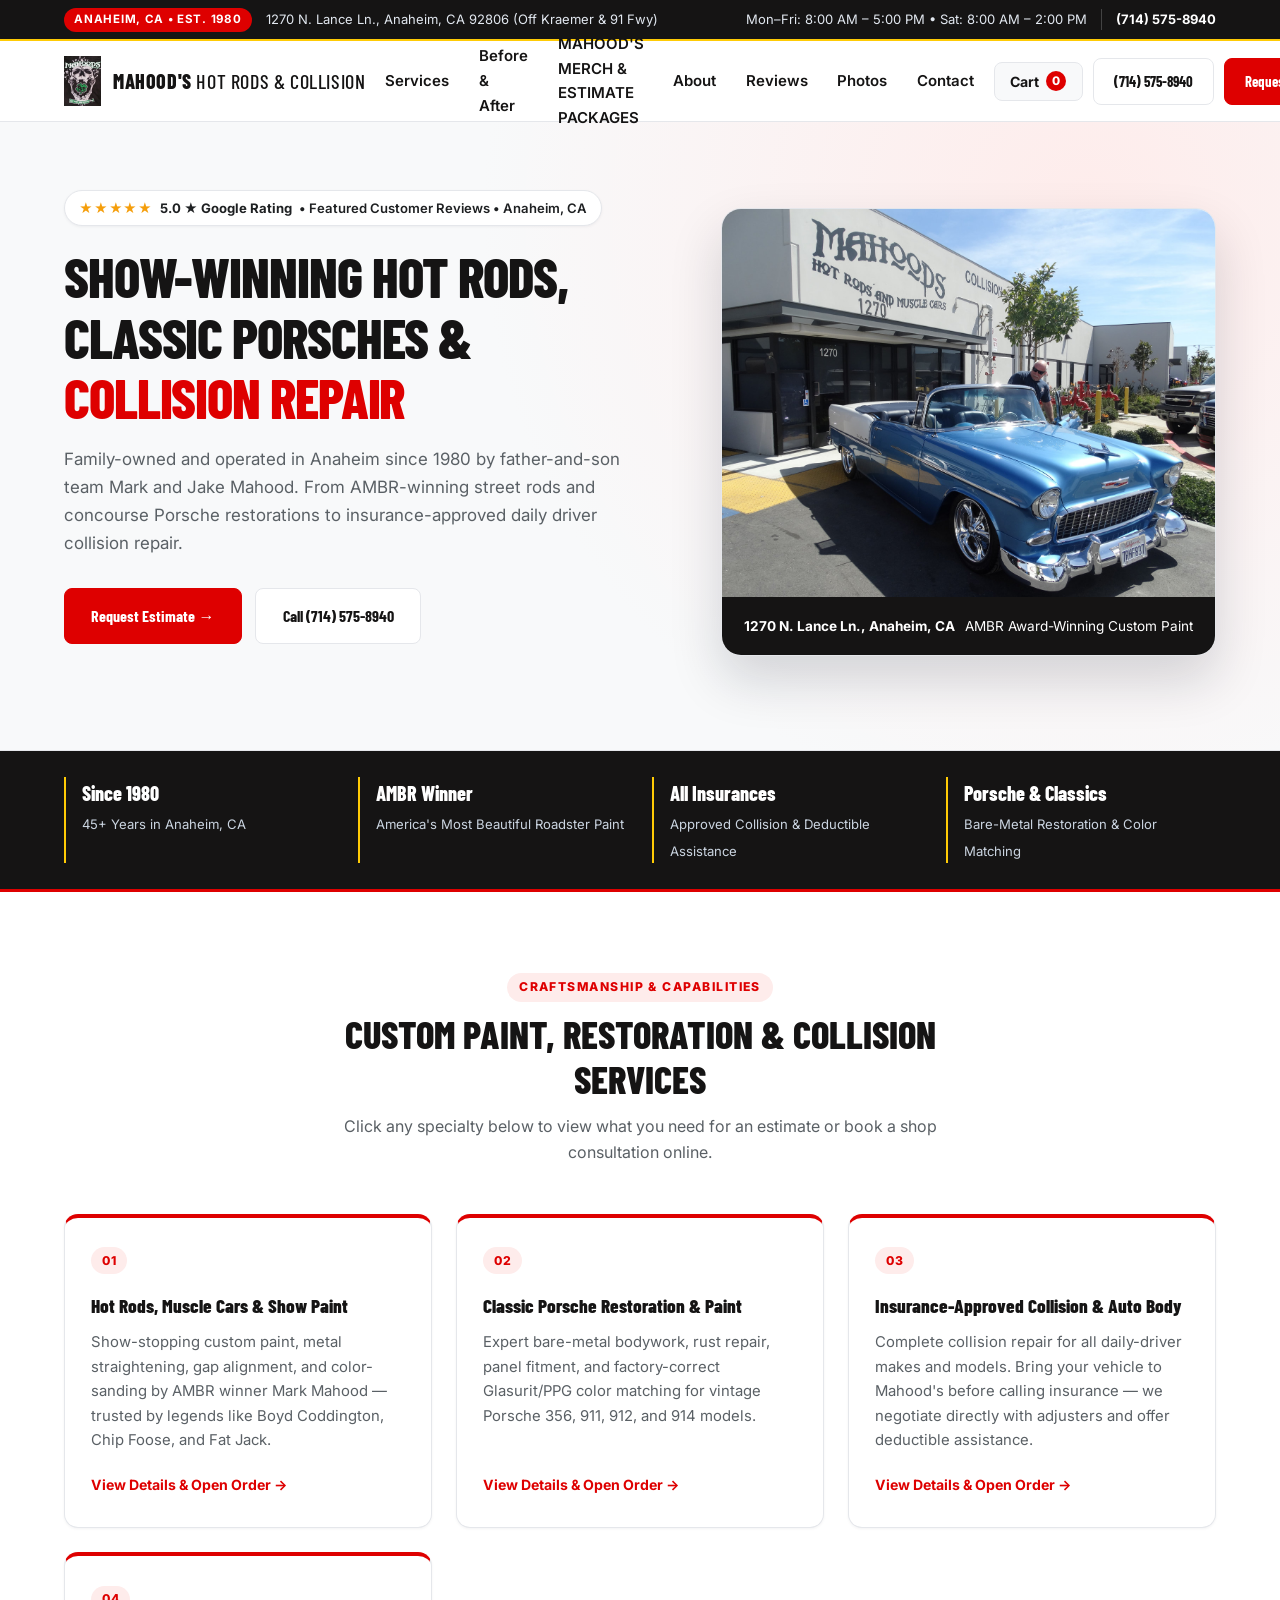
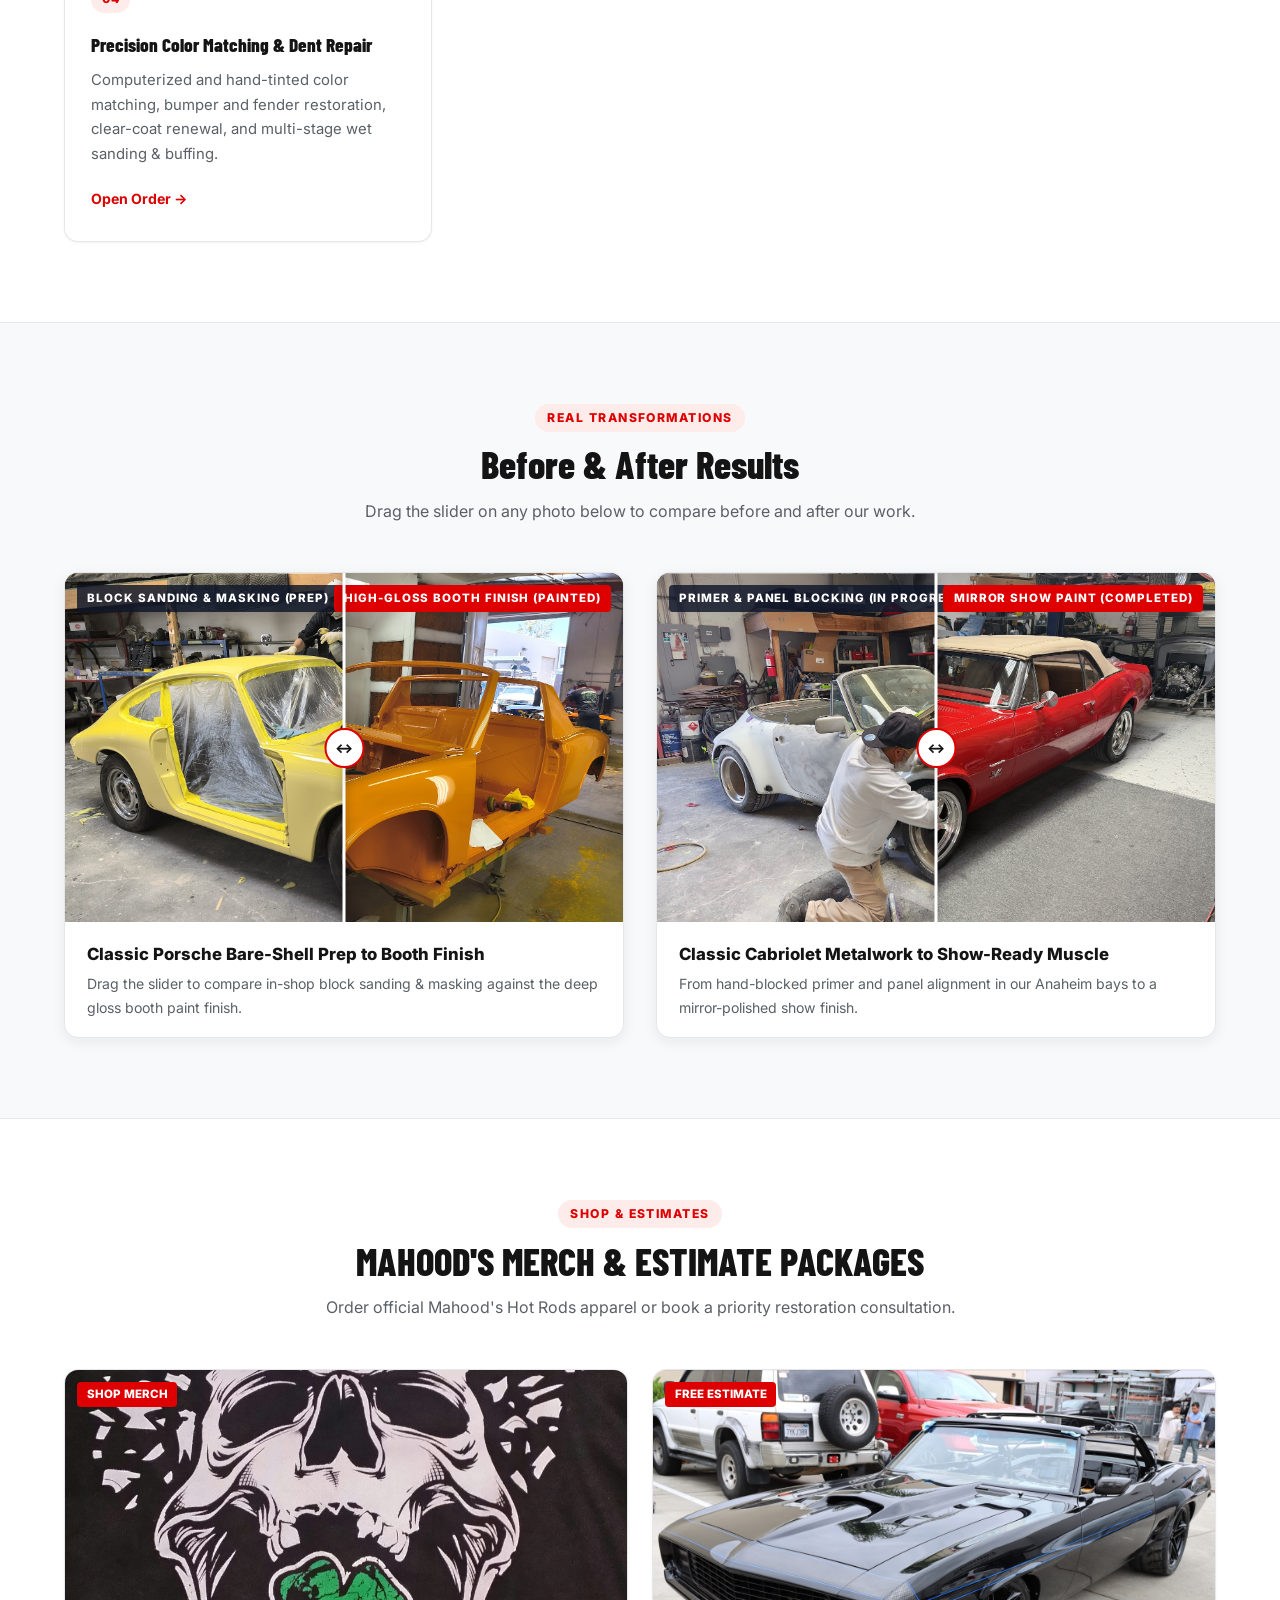
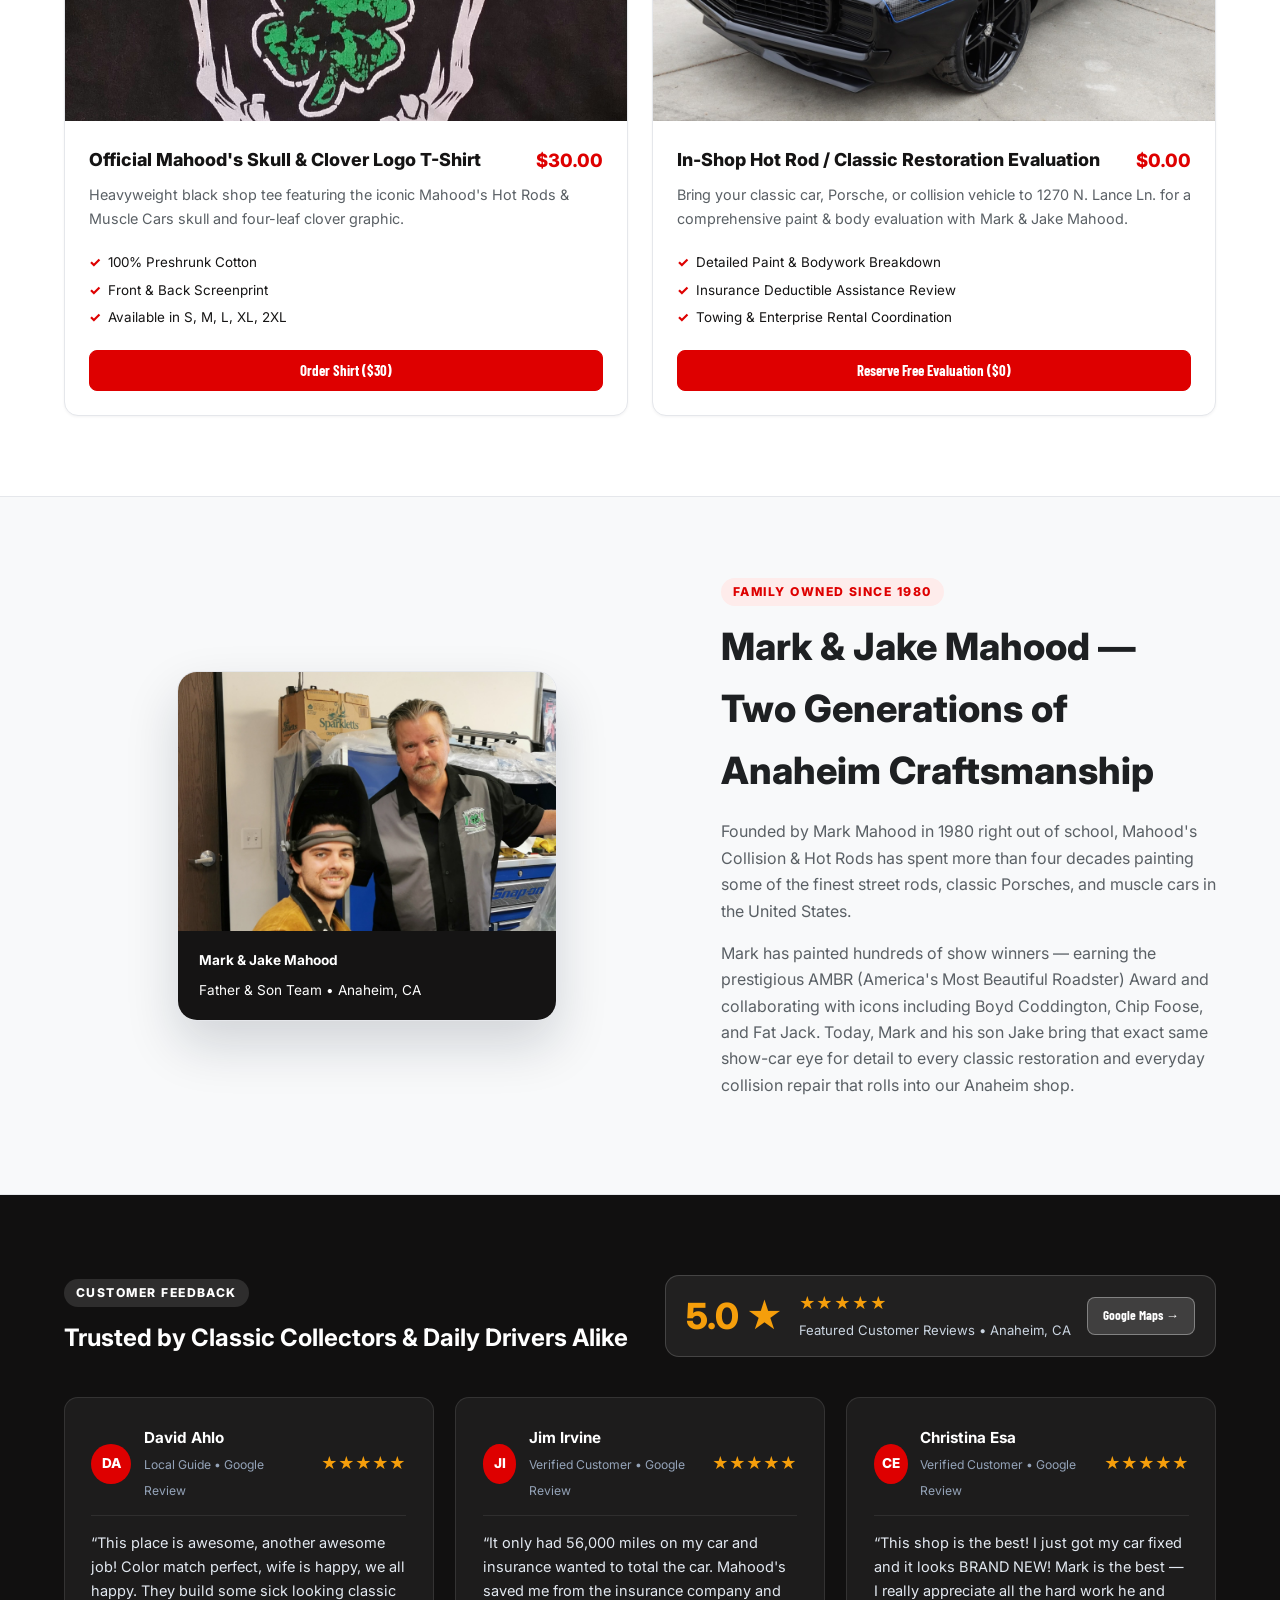
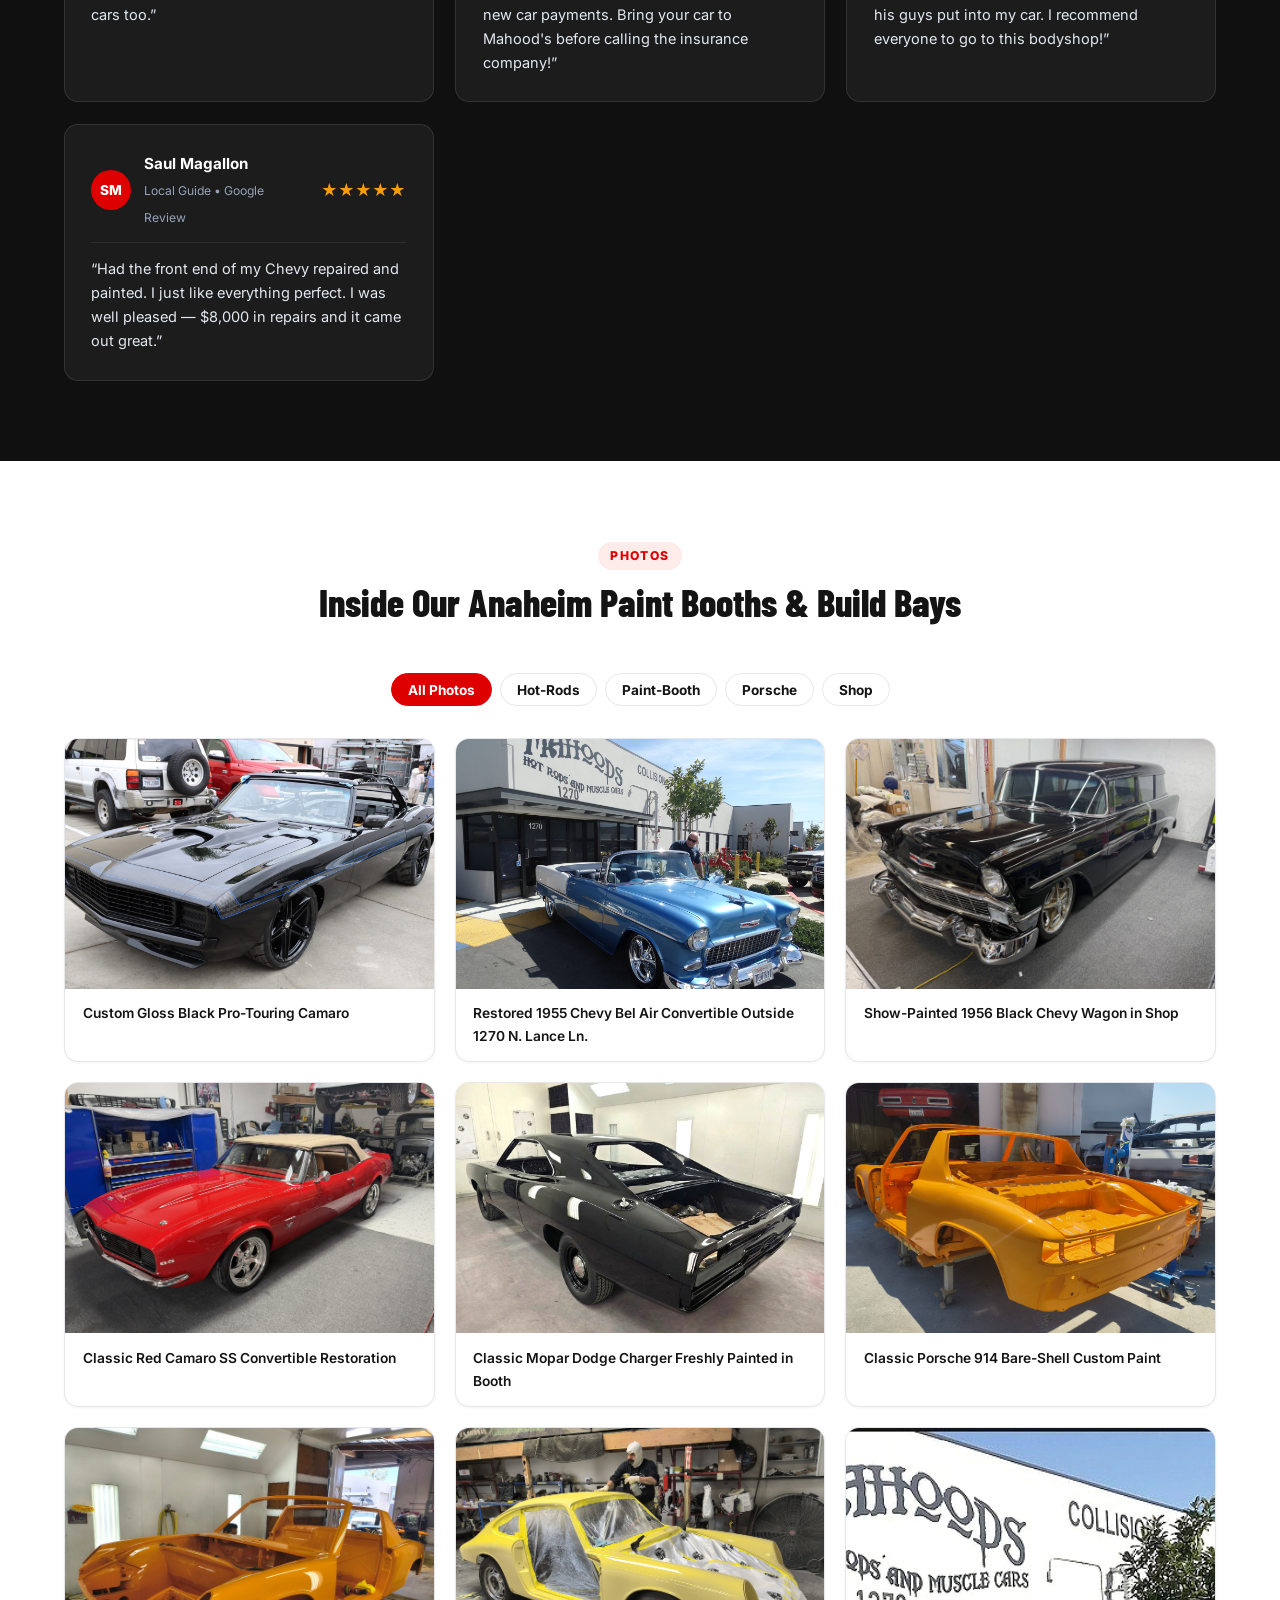
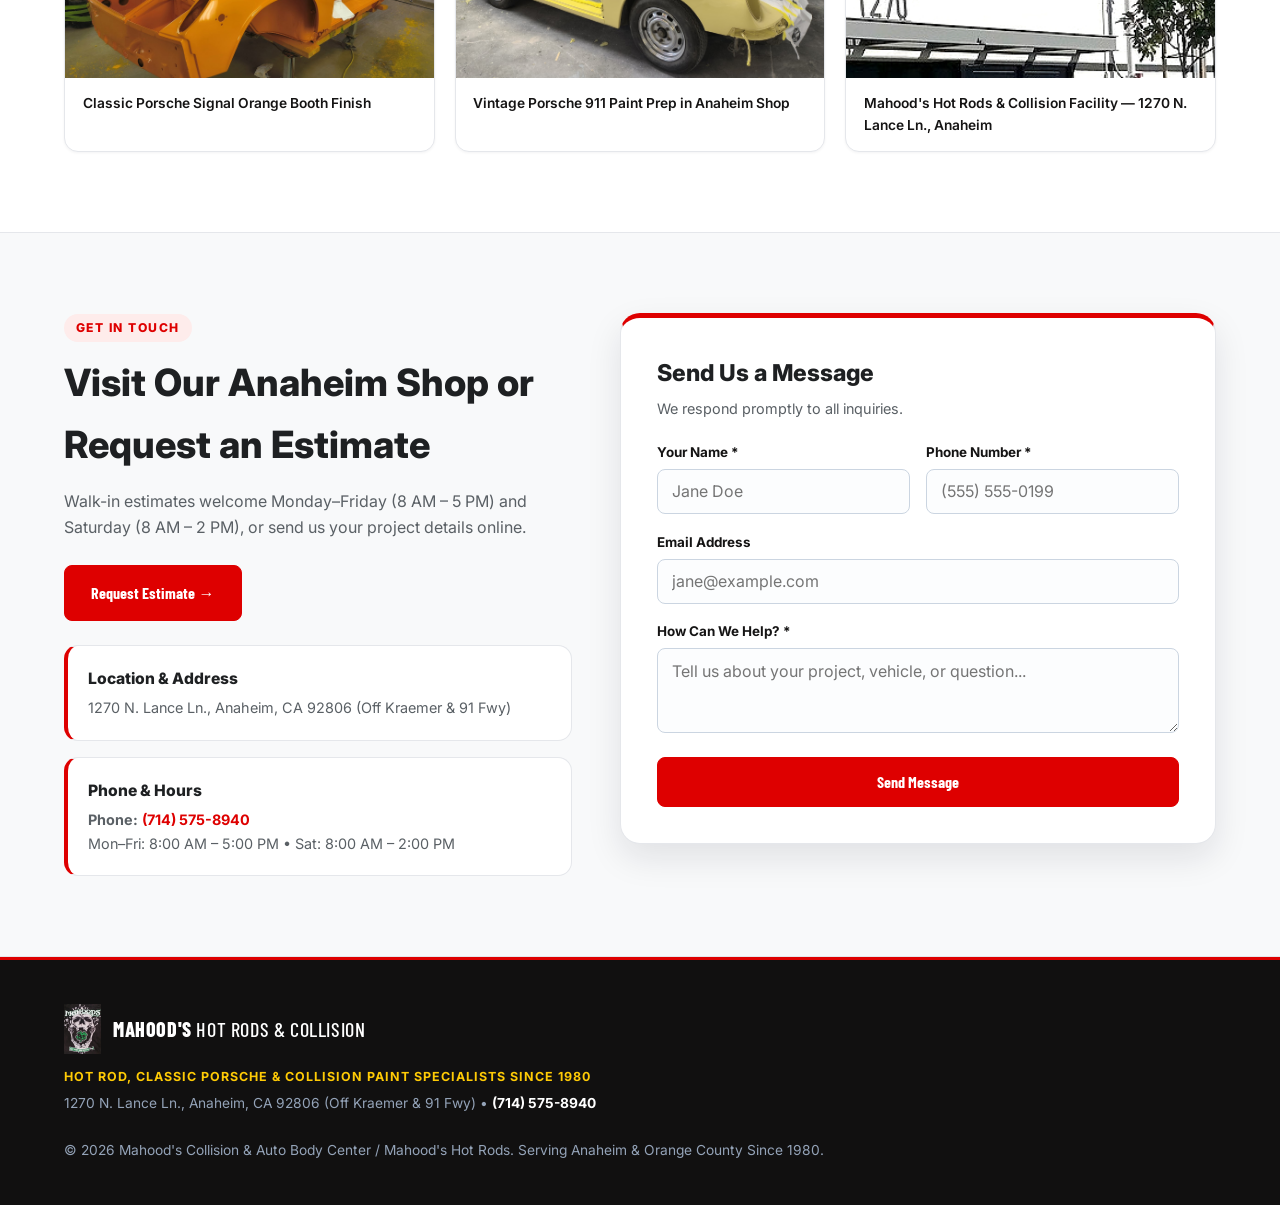
==== index.html @ d6f84e07 "Initial commit: Mahood's Hot Rods & Collision Center website" ====
<!DOCTYPE html>
<html lang="en">
<head>
  <meta charset="UTF-8" />
  <meta name="viewport" content="width=device-width, initial-scale=1.0" />
  <title>Mahood&#x27;s Hot Rods &amp; Collision Center | Anaheim, CA — Hot Rods, Classic Porsche Restoration &amp; Collision Center</title>
  <meta name="description" content="Mahood&#x27;s Hot Rods &amp; Collision Center in Anaheim, CA (1270 N. Lance Ln.). Family-owned since 1980 by Mark &amp; Jake Mahood. AMBR award-winning hot rod paint, classic Porsche restoration, and insurance-approved collision repair." />
  <link rel="preconnect" href="https://fonts.googleapis.com" />
  <link rel="preconnect" href="https://fonts.gstatic.com" crossorigin />
  <link href="https://fonts.googleapis.com/css2?family=Barlow+Condensed:ital,wght@0,700;0,800;1,700&family=Inter:wght@400;500;600;700&display=swap" rel="stylesheet" />
  <link rel="stylesheet" href="styles.css" />
</head>
<body>
  <!-- Top Utility Bar -->
  <div class="utility-bar">
    <div class="container utility-inner">
      <div class="utility-left">
        <span class="pill-badge">ANAHEIM, CA • EST. 1980</span>
        <span class="utility-address">1270 N. Lance Ln., Anaheim, CA 92806 (Off Kraemer &amp; 91 Fwy)</span>
      </div>
      <div class="utility-right">
        <span class="utility-hours">Mon–Fri: 8:00 AM – 5:00 PM • Sat: 8:00 AM – 2:00 PM</span>
        <a href="tel:7145758940" class="utility-phone">(714) 575-8940</a>
      </div>
    </div>
  </div>

  <!-- Sticky Header -->
  <header class="site-header" id="top">
    <div class="container header-inner">
      <a href="index.html" class="brand-logo" aria-label="Mahood&#x27;s Hot Rods &amp; Collision Center Home">
        <img src="images/logo-badge.jpg" alt="Mahood&#x27;s Hot Rods &amp; Collision Center Logo" class="brand-logo-img" />
        <span class="brand-wordmark"><strong>MAHOOD'S</strong> HOT RODS &amp; COLLISION</span>
      </a>

      <nav class="main-nav" aria-label="Primary Navigation">
        <a href="#services">Services</a>
        <a href="#before-after">Before & After</a>
        <a href="#shop">MAHOOD&#x27;S MERCH &amp; ESTIMATE PACKAGES</a>
        <a href="#about">About</a>
        <a href="#reviews">Reviews</a>
        <a href="#gallery">Photos</a>
        <a href="#contact">Contact</a>
      </nav>

      <div class="header-actions">
        
        <button type="button" class="cart-trigger-btn" id="cartTriggerBtn" aria-label="View Cart">
          <span>Cart</span>
          <span class="cart-count-badge" id="cartCountBadge">0</span>
        </button>
        <a href="tel:7145758940" class="btn btn-ghost"><span>(714) 575-8940</span></a>
        <a href="open-order.html" class="btn btn-primary">Request Estimate</a>
        <button type="button" class="menu-toggle" id="menuToggle" aria-label="Toggle Menu" aria-expanded="false" aria-controls="mobileDrawer">
          <span class="hamburger-bar"></span>
          <span class="hamburger-bar"></span>
          <span class="hamburger-bar"></span>
        </button>
      </div>
    </div>

    <div class="mobile-drawer" id="mobileDrawer" hidden>
      <div class="container mobile-drawer-inner">
        <nav class="mobile-nav" aria-label="Mobile Navigation">
          <a href="#services" class="mobile-link">Services</a>
          <a href="#before-after" class="mobile-link">Before & After</a>
          <a href="#shop" class="mobile-link">MAHOOD&#x27;S MERCH &amp; ESTIMATE PACKAGES</a>
          <a href="#about" class="mobile-link">About</a>
          <a href="#reviews" class="mobile-link">Reviews</a>
          <a href="#gallery" class="mobile-link">Photos</a>
          <a href="#contact" class="mobile-link">Contact</a>
        </nav>
        <div class="mobile-drawer-cta">
          <a href="open-order.html" class="btn btn-primary btn-block mobile-link">Request Estimate</a>
          <a href="tel:7145758940" class="btn btn-outline btn-block">Call (714) 575-8940</a>
        </div>
      </div>
    </div>
  </header>
  <!-- Hero Section -->
  <section class="hero">
    <div class="container hero-grid">
      <div>
        <div class="trust-badge">
          <span class="stars">&#9733;&#9733;&#9733;&#9733;&#9733;</span>
          <strong>5.0 ★ Google Rating</strong>
          <span>&bull; Featured Customer Reviews • Anaheim, CA</span>
        </div>
        <h1>SHOW-WINNING HOT RODS, CLASSIC PORSCHES &amp; <span class="hero-highlight">COLLISION REPAIR</span></h1>
        <p class="hero-lead">Family-owned and operated in Anaheim since 1980 by father-and-son team Mark and Jake Mahood. From AMBR-winning street rods and concourse Porsche restorations to insurance-approved daily driver collision repair.</p>
        <div class="hero-cta-group">
          <a href="open-order.html" class="btn btn-primary btn-lg">Request Estimate &rarr;</a>
          <a href="tel:7145758940" class="btn btn-outline btn-lg">Call (714) 575-8940</a>
        </div>
        
      </div>
      <div class="hero-visual-card">
        <img src="images/blue-55-chevy.jpg" alt="Mahood&#x27;s Hot Rods &amp; Collision Center" />
        <div class="hero-card-caption">
          <strong>1270 N. Lance Ln., Anaheim, CA</strong>
          <span>AMBR Award-Winning Custom Paint</span>
        </div>
      </div>
    </div>
  </section>
  <!-- Key Metrics Strip -->
  <section class="metrics-strip">
    <div class="container metrics-grid">
      <div class="metric-item"><strong>Since 1980</strong><span>45+ Years in Anaheim, CA</span></div>
      <div class="metric-item"><strong>AMBR Winner</strong><span>America&#x27;s Most Beautiful Roadster Paint</span></div>
      <div class="metric-item"><strong>All Insurances</strong><span>Approved Collision &amp; Deductible Assistance</span></div>
      <div class="metric-item"><strong>Porsche &amp; Classics</strong><span>Bare-Metal Restoration &amp; Color Matching</span></div>
    </div>
  </section>
  <!-- Services Section -->
  <section id="services" class="section">
    <div class="container">
      <div class="section-heading">
        <span class="eyebrow">CRAFTSMANSHIP &amp; CAPABILITIES</span>
        <h2>CUSTOM PAINT, RESTORATION &amp; COLLISION SERVICES</h2>
        <p>Click any specialty below to view what you need for an estimate or book a shop consultation online.</p>
      </div>
      <div class="services-grid">
        <article class="service-card">
          <div class="service-card-top">
            <span class="service-num-badge">01</span>
            
          </div>
          <h3><a href="hot-rods-custom-paint.html">Hot Rods, Muscle Cars &amp; Show Paint</a></h3>
          <p>Show-stopping custom paint, metal straightening, gap alignment, and color-sanding by AMBR winner Mark Mahood — trusted by legends like Boyd Coddington, Chip Foose, and Fat Jack.</p>
          <div class="service-card-actions">
            <a href="hot-rods-custom-paint.html" class="service-link">View Details & Open Order &rarr;</a>
          </div>
        </article>
        <article class="service-card">
          <div class="service-card-top">
            <span class="service-num-badge">02</span>
            
          </div>
          <h3><a href="classic-porsche-restoration.html">Classic Porsche Restoration &amp; Paint</a></h3>
          <p>Expert bare-metal bodywork, rust repair, panel fitment, and factory-correct Glasurit/PPG color matching for vintage Porsche 356, 911, 912, and 914 models.</p>
          <div class="service-card-actions">
            <a href="classic-porsche-restoration.html" class="service-link">View Details & Open Order &rarr;</a>
          </div>
        </article>
        <article class="service-card">
          <div class="service-card-top">
            <span class="service-num-badge">03</span>
            
          </div>
          <h3><a href="collision-auto-body.html">Insurance-Approved Collision &amp; Auto Body</a></h3>
          <p>Complete collision repair for all daily-driver makes and models. Bring your vehicle to Mahood&#x27;s before calling insurance — we negotiate directly with adjusters and offer deductible assistance.</p>
          <div class="service-card-actions">
            <a href="collision-auto-body.html" class="service-link">View Details & Open Order &rarr;</a>
          </div>
        </article>
        <article class="service-card">
          <div class="service-card-top">
            <span class="service-num-badge">04</span>
            
          </div>
          <h3><a href="open-order.html?type=color-match-dent-repair">Precision Color Matching &amp; Dent Repair</a></h3>
          <p>Computerized and hand-tinted color matching, bumper and fender restoration, clear-coat renewal, and multi-stage wet sanding &amp; buffing.</p>
          <div class="service-card-actions">
            <a href="open-order.html?type=color-match-dent-repair" class="service-link">Open Order &rarr;</a>
          </div>
        </article>
      </div>
    </div>
  </section>
  <!-- Interactive Before & After Sliders -->
  <section id="before-after" class="section section-alt">
    <div class="container">
      <div class="section-heading">
        <span class="eyebrow">Real Transformations</span>
        <h2>Before &amp; After Results</h2>
        <p>Drag the slider on any photo below to compare before and after our work.</p>
      </div>
      <div class="ba-grid">
        <div class="ba-card">
          <div class="ba-viewport">
            <img src="images/porsche-orange-booth.jpg" alt="After: Classic Porsche Bare-Shell Prep to Booth Finish" class="ba-img" />
            <div class="ba-before-layer">
              <img src="images/porsche-prep-before.jpg" alt="Before: Classic Porsche Bare-Shell Prep to Booth Finish" class="ba-img" />
            </div>
            <span class="ba-tag ba-tag-before">Block Sanding &amp; Masking (Prep)</span>
            <span class="ba-tag ba-tag-after">High-Gloss Booth Finish (Painted)</span>
            <div class="ba-divider"><div class="ba-handle">&harr;</div></div>
            <input type="range" min="0" max="100" value="50" class="ba-range-input" aria-label="Compare before and after for Classic Porsche Bare-Shell Prep to Booth Finish" />
          </div>
          <div class="ba-caption">
            <h3>Classic Porsche Bare-Shell Prep to Booth Finish</h3>
            <p>Drag the slider to compare in-shop block sanding &amp; masking against the deep gloss booth paint finish.</p>
          </div>
        </div>
        <div class="ba-card">
          <div class="ba-viewport">
            <img src="images/red-camaro-convertible.jpg" alt="After: Classic Cabriolet Metalwork to Show-Ready Muscle" class="ba-img" />
            <div class="ba-before-layer">
              <img src="images/black-56-wagon.jpg" alt="Before: Classic Cabriolet Metalwork to Show-Ready Muscle" class="ba-img" />
            </div>
            <span class="ba-tag ba-tag-before">Primer &amp; Panel Blocking (In Progress)</span>
            <span class="ba-tag ba-tag-after">Mirror Show Paint (Completed)</span>
            <div class="ba-divider"><div class="ba-handle">&harr;</div></div>
            <input type="range" min="0" max="100" value="50" class="ba-range-input" aria-label="Compare before and after for Classic Cabriolet Metalwork to Show-Ready Muscle" />
          </div>
          <div class="ba-caption">
            <h3>Classic Cabriolet Metalwork to Show-Ready Muscle</h3>
            <p>From hand-blocked primer and panel alignment in our Anaheim bays to a mirror-polished show finish.</p>
          </div>
        </div>
      </div>
    </div>
  </section>
  <!-- Products / Packages Storefront -->
  <section id="shop" class="section">
    <div class="container">
      <div class="section-heading">
        <span class="eyebrow">SHOP &amp; ESTIMATES</span>
        <h2>MAHOOD&#x27;S MERCH &amp; ESTIMATE PACKAGES</h2>
        <p>Order official Mahood&#x27;s Hot Rods apparel or book a priority restoration consultation.</p>
      </div>
      <div class="products-grid">
        <article class="product-card">
          <div class="product-img-wrap"><img src="images/logo-skull.jpg" alt="Official Mahood&#x27;s Skull &amp; Clover Logo T-Shirt" loading="lazy" /><span class="product-badge">Shop Merch</span></div>
          <div class="product-body">
            <div class="product-top">
              <h3>Official Mahood&#x27;s Skull &amp; Clover Logo T-Shirt</h3>
              <span class="product-price">$30.00</span>
            </div>
            <p class="product-desc">Heavyweight black shop tee featuring the iconic Mahood&#x27;s Hot Rods &amp; Muscle Cars skull and four-leaf clover graphic.</p>
            <ul class="product-features"><li>100% Preshrunk Cotton</li>
<li>Front &amp; Back Screenprint</li>
<li>Available in S, M, L, XL, 2XL</li></ul>
            <div class="product-actions">
              <button type="button" class="btn btn-primary btn-block add-to-cart-btn" data-id="mahoods-shirt" data-name="Official Mahood&#x27;s Skull &amp; Clover Logo T-Shirt" data-price="30.0" data-checkout-url="">
                Order Shirt ($30)
              </button>
            </div>
          </div>
        </article>
        <article class="product-card">
          <div class="product-img-wrap"><img src="images/black-camaro.jpg" alt="In-Shop Hot Rod / Classic Restoration Evaluation" loading="lazy" /><span class="product-badge">Free Estimate</span></div>
          <div class="product-body">
            <div class="product-top">
              <h3>In-Shop Hot Rod / Classic Restoration Evaluation</h3>
              <span class="product-price">$0.00</span>
            </div>
            <p class="product-desc">Bring your classic car, Porsche, or collision vehicle to 1270 N. Lance Ln. for a comprehensive paint &amp; body evaluation with Mark &amp; Jake Mahood.</p>
            <ul class="product-features"><li>Detailed Paint &amp; Bodywork Breakdown</li>
<li>Insurance Deductible Assistance Review</li>
<li>Towing &amp; Enterprise Rental Coordination</li></ul>
            <div class="product-actions">
              <button type="button" class="btn btn-primary btn-block add-to-cart-btn" data-id="paint-consult" data-name="In-Shop Hot Rod / Classic Restoration Evaluation" data-price="0.0" data-checkout-url="">
                Reserve Free Evaluation ($0)
              </button>
            </div>
          </div>
        </article>
      </div>
    </div>
  </section>
  <!-- About Section -->
  <section id="about" class="section section-alt">
    <div class="container hero-grid">
      <div>
        <div class="hero-visual-card" style="max-width:380px;margin:0 auto;">
          <img src="images/mark-and-jake.jpg" alt="Mark &amp; Jake Mahood" />
          <div class="hero-card-caption"><strong>Mark &amp; Jake Mahood</strong><span>Father &amp; Son Team • Anaheim, CA</span></div>
        </div>
      </div>
      <div>
        <span class="eyebrow">FAMILY OWNED SINCE 1980</span>
        <h2 style="font-size:clamp(1.75rem,3vw,2.35rem);font-weight:800;margin-bottom:1rem;">Mark &amp; Jake Mahood — Two Generations of Anaheim Craftsmanship</h2>
        <p style='margin-bottom:1rem;color:var(--brand-muted);'>Founded by Mark Mahood in 1980 right out of school, Mahood&#x27;s Collision &amp; Hot Rods has spent more than four decades painting some of the finest street rods, classic Porsches, and muscle cars in the United States.</p>
        <p style='margin-bottom:1rem;color:var(--brand-muted);'>Mark has painted hundreds of show winners — earning the prestigious AMBR (America&#x27;s Most Beautiful Roadster) Award and collaborating with icons including Boyd Coddington, Chip Foose, and Fat Jack. Today, Mark and his son Jake bring that exact same show-car eye for detail to every classic restoration and everyday collision repair that rolls into our Anaheim shop.</p>
      </div>
    </div>
  </section>
  <!-- Google Reviews Section -->
  <section id="reviews" class="section reviews-section">
    <div class="container">
      <div class="reviews-top">
        <div>
          <span class="eyebrow">Customer Feedback</span>
          <h2>Trusted by Classic Collectors &amp; Daily Drivers Alike</h2>
        </div>
        <div class="google-badge-card">
          <div class="google-score">5.0 ★</div>
          <div>
            <div class="stars">&#9733;&#9733;&#9733;&#9733;&#9733;</div>
            <span style="font-size:0.82rem;color:#CBD5E1;">Featured Customer Reviews • Anaheim, CA</span>
          </div>
          <a href="https://www.google.com/maps/place/Mahoods+Collision+and+Auto+Body+Center./@33.8550954,-117.8727581,15z" target="_blank" rel="noopener noreferrer" class="btn btn-sm btn-light">Google Maps &rarr;</a>
        </div>
      </div>
      <div class="reviews-grid">
        <article class="review-card">
          <div class="review-meta">
            <div class="reviewer-avatar">DA</div>
            <div>
              <h3>David Ahlo</h3>
              <span>Local Guide • Google Review</span>
            </div>
            <div class="review-stars">&#9733;&#9733;&#9733;&#9733;&#9733;</div>
          </div>
          <p class="review-text">“This place is awesome, another awesome job! Color match perfect, wife is happy, we all happy. They build some sick looking classic cars too.”</p>
        </article>
        <article class="review-card">
          <div class="review-meta">
            <div class="reviewer-avatar">JI</div>
            <div>
              <h3>Jim Irvine</h3>
              <span>Verified Customer • Google Review</span>
            </div>
            <div class="review-stars">&#9733;&#9733;&#9733;&#9733;&#9733;</div>
          </div>
          <p class="review-text">“It only had 56,000 miles on my car and insurance wanted to total the car. Mahood&#x27;s saved me from the insurance company and new car payments. Bring your car to Mahood&#x27;s before calling the insurance company!”</p>
        </article>
        <article class="review-card">
          <div class="review-meta">
            <div class="reviewer-avatar">CE</div>
            <div>
              <h3>Christina Esa</h3>
              <span>Verified Customer • Google Review</span>
            </div>
            <div class="review-stars">&#9733;&#9733;&#9733;&#9733;&#9733;</div>
          </div>
          <p class="review-text">“This shop is the best! I just got my car fixed and it looks BRAND NEW! Mark is the best — I really appreciate all the hard work he and his guys put into my car. I recommend everyone to go to this bodyshop!”</p>
        </article>
        <article class="review-card">
          <div class="review-meta">
            <div class="reviewer-avatar">SM</div>
            <div>
              <h3>Saul Magallon</h3>
              <span>Local Guide • Google Review</span>
            </div>
            <div class="review-stars">&#9733;&#9733;&#9733;&#9733;&#9733;</div>
          </div>
          <p class="review-text">“Had the front end of my Chevy repaired and painted. I just like everything perfect. I was well pleased — $8,000 in repairs and it came out great.”</p>
        </article>
      </div>
    </div>
  </section>
  <!-- Photo Gallery & Lightbox -->
  <section id="gallery" class="section">
    <div class="container">
      <div class="section-heading">
        <span class="eyebrow">Photos</span>
        <h2>Inside Our Anaheim Paint Booths &amp; Build Bays</h2>
      </div>
      <div class="gallery-filters"><button type="button" class="filter-pill-btn active" data-filter="all">All Photos</button><button type="button" class="filter-pill-btn" data-filter="hot-rods">Hot-Rods</button><button type="button" class="filter-pill-btn" data-filter="paint-booth">Paint-Booth</button><button type="button" class="filter-pill-btn" data-filter="porsche">Porsche</button><button type="button" class="filter-pill-btn" data-filter="shop">Shop</button></div>
      <div class="gallery-grid">
        <figure class="gallery-card" data-category="hot-rods">
          <img src="images/black-camaro.jpg" alt="Custom Gloss Black Pro-Touring Camaro" loading="lazy" />
          <figcaption>Custom Gloss Black Pro-Touring Camaro</figcaption>
        </figure>
        <figure class="gallery-card" data-category="hot-rods">
          <img src="images/blue-55-chevy.jpg" alt="Restored 1955 Chevy Bel Air Convertible Outside 1270 N. Lance Ln." loading="lazy" />
          <figcaption>Restored 1955 Chevy Bel Air Convertible Outside 1270 N. Lance Ln.</figcaption>
        </figure>
        <figure class="gallery-card" data-category="hot-rods">
          <img src="images/red-corvette.jpg" alt="Show-Painted 1956 Black Chevy Wagon in Shop" loading="lazy" />
          <figcaption>Show-Painted 1956 Black Chevy Wagon in Shop</figcaption>
        </figure>
        <figure class="gallery-card" data-category="hot-rods">
          <img src="images/red-camaro-convertible.jpg" alt="Classic Red Camaro SS Convertible Restoration" loading="lazy" />
          <figcaption>Classic Red Camaro SS Convertible Restoration</figcaption>
        </figure>
        <figure class="gallery-card" data-category="paint-booth">
          <img src="images/mopar-charger-booth.jpg" alt="Classic Mopar Dodge Charger Freshly Painted in Booth" loading="lazy" />
          <figcaption>Classic Mopar Dodge Charger Freshly Painted in Booth</figcaption>
        </figure>
        <figure class="gallery-card" data-category="porsche">
          <img src="images/porsche-finished.jpg" alt="Classic Porsche 914 Bare-Shell Custom Paint" loading="lazy" />
          <figcaption>Classic Porsche 914 Bare-Shell Custom Paint</figcaption>
        </figure>
        <figure class="gallery-card" data-category="porsche">
          <img src="images/porsche-orange-booth.jpg" alt="Classic Porsche Signal Orange Booth Finish" loading="lazy" />
          <figcaption>Classic Porsche Signal Orange Booth Finish</figcaption>
        </figure>
        <figure class="gallery-card" data-category="porsche">
          <img src="images/porsche-prep-before.jpg" alt="Vintage Porsche 911 Paint Prep in Anaheim Shop" loading="lazy" />
          <figcaption>Vintage Porsche 911 Paint Prep in Anaheim Shop</figcaption>
        </figure>
        <figure class="gallery-card" data-category="shop">
          <img src="images/sign-banner.jpg" alt="Mahood&#x27;s Hot Rods &amp; Collision Facility — 1270 N. Lance Ln., Anaheim" loading="lazy" />
          <figcaption>Mahood&#x27;s Hot Rods &amp; Collision Facility — 1270 N. Lance Ln., Anaheim</figcaption>
        </figure>
      </div>
    </div>
  </section>
  <div class="lightbox-modal" id="lightboxModal" hidden>
    <button type="button" class="lightbox-close" id="lightboxClose" aria-label="Close">&times;</button>
    <img id="lightboxImg" src="" alt="" />
    <div class="lightbox-caption" id="lightboxCaption"></div>
  </div>
  <!-- Contact Section -->
  <section id="contact" class="section section-alt">
    <div class="container contact-grid">
      <div>
        <span class="eyebrow">Get in Touch</span>
        <h2 style="font-size:clamp(1.75rem,3vw,2.35rem);font-weight:800;margin-bottom:0.75rem;">Visit Our Anaheim Shop or Request an Estimate</h2>
        <p style="color:var(--brand-muted);margin-bottom:1.5rem;">Walk-in estimates welcome Monday–Friday (8 AM – 5 PM) and Saturday (8 AM – 2 PM), or send us your project details online.</p>
        <div style="margin-bottom:1.5rem;"><a href="open-order.html" class="btn btn-primary btn-lg">Request Estimate &rarr;</a></div>
        <div class="contact-cards">
          <div class="contact-card">
            <h3>Location & Address</h3>
            <p>1270 N. Lance Ln., Anaheim, CA 92806 (Off Kraemer &amp; 91 Fwy)</p>
          </div>
          <div class="contact-card">
            <h3>Phone &amp; Hours</h3>
            <p><strong>Phone:</strong> <a href="tel:7145758940" style="color:var(--brand-primary);font-weight:700;">(714) 575-8940</a></p>
            <p>Mon–Fri: 8:00 AM – 5:00 PM • Sat: 8:00 AM – 2:00 PM</p>
          </div>
        </div>
      </div>

      <div class="form-panel">
        <form id="contactForm">
          <h3 style="font-size:1.45rem;font-weight:800;margin-bottom:0.35rem;">Send Us a Message</h3>
          <p style="font-size:0.9rem;color:var(--brand-muted);margin-bottom:1.25rem;">We respond promptly to all inquiries.</p>
          <div class="form-row">
            <div class="form-group">
              <label for="c_name">Your Name *</label>
              <input type="text" id="c_name" name="Name" required placeholder="Jane Doe" />
            </div>
            <div class="form-group">
              <label for="c_phone">Phone Number *</label>
              <input type="tel" id="c_phone" name="Phone" required placeholder="(555) 555-0199" />
            </div>
          </div>
          <div class="form-group">
            <label for="c_email">Email Address</label>
            <input type="email" id="c_email" name="Email" placeholder="jane@example.com" />
          </div>
          <div class="form-group">
            <label for="c_message">How Can We Help? *</label>
            <textarea id="c_message" name="Message" rows="3" required placeholder="Tell us about your project, vehicle, or question..."></textarea>
          </div>
          <button type="submit" class="btn btn-primary btn-block btn-lg">Send Message</button>
          <div id="formStatus" class="form-status" hidden></div>
        </form>
      </div>
    </div>
  </section>
  <!-- Slide-Over Checkout Cart Drawer -->
  <div class="cart-backdrop" id="cartBackdrop" hidden></div>
  <aside class="cart-drawer" id="cartDrawer" aria-label="Shopping Cart" hidden>
    <div class="cart-header">
      <h3>Your Order Summary</h3>
      <button type="button" class="cart-close-btn" id="cartCloseBtn" aria-label="Close Cart">&times;</button>
    </div>
    <div class="cart-body">
      <div id="cartItemsList"></div>
      <div class="cart-total-bar">
        <span>Total</span>
        <span id="cartTotalValue">$0.00</span>
      </div>
      <form id="cartCheckoutForm" style="margin-top:1.25rem;">
        <div class="form-group">
          <label for="cart_name">Your Full Name *</label>
          <input type="text" id="cart_name" name="Customer_Name" required placeholder="Jane Doe" />
        </div>
        <div class="form-group">
          <label for="cart_email">Your Email *</label>
          <input type="email" id="cart_email" name="Customer_Email" required placeholder="jane@example.com" />
        </div>
        <div class="form-group">
          <label for="cart_phone">Your Phone *</label>
          <input type="tel" id="cart_phone" name="Customer_Phone" required placeholder="(555) 555-0199" />
        </div>
        <div class="form-group">
          <label for="cart_notes">Delivery / Service Address or Notes</label>
          <textarea id="cart_notes" name="Order_Notes" rows="2" placeholder="Address, preferred date, or questions..."></textarea>
        </div>
        <button type="submit" class="btn btn-primary btn-block btn-lg">Place Order Now</button>
        <div id="cartCheckoutStatus" class="form-status" hidden></div>
      </form>
    </div>
  </aside>
  <!-- Footer -->
  <footer class="site-footer">
    <div class="container footer-inner">
      <div>
        <a href="index.html" class="brand-logo brand-logo-footer">
          <img src="images/logo-badge.jpg" alt="Mahood&#x27;s Hot Rods &amp; Collision Center Logo" class="brand-logo-img" />
          <span class="brand-wordmark"><strong>MAHOOD'S</strong> HOT RODS &amp; COLLISION</span>
        </a>
        <p style="margin-top:0.4rem;color:var(--brand-accent);font-weight:700;font-size:0.78rem;letter-spacing:0.08em;text-transform:uppercase;">HOT ROD, CLASSIC PORSCHE &amp; COLLISION PAINT SPECIALISTS SINCE 1980</p>
        <p style="margin-top:0.25rem;">1270 N. Lance Ln., Anaheim, CA 92806 (Off Kraemer &amp; 91 Fwy) &bull; <a href="tel:7145758940" style="color:#fff;font-weight:700;">(714) 575-8940</a></p>
      </div>
      <div>
        <p>© 2026 Mahood&#x27;s Collision &amp; Auto Body Center / Mahood&#x27;s Hot Rods. Serving Anaheim &amp; Orange County Since 1980.</p>
      </div>
    </div>
  </footer>

  <!-- Sticky Mobile Bottom Action Bar -->
  <div class="mobile-action-bar" aria-label="Quick Mobile Actions">
    <a href="tel:7145758940" class="mobile-action-btn mobile-action-call"><span>Call Now</span></a>
    <a href="open-order.html" class="mobile-action-btn mobile-action-primary"><span>Request Estimate</span></a>
  </div>

  <script>
    window.SITE_CONFIG = {"businessName": "Mahood's Hot Rods & Collision Center", "recipientEmail": "Mark@mahoods.com", "phone": "(714) 575-8940", "orderSchemas": {"hot-rods-custom-paint": {"code": "01", "title": "Hot Rods, Muscle Cars & Show Paint", "helper": "Show-stopping custom paint, metal straightening, gap alignment, and color-sanding by AMBR winner Mark Mahood \u2014 trusted by legends like Boyd Coddington, Chip Foose, and Fat Jack.", "fields": [{"name": "Vehicle_Year_Make_Model", "label": "Hot Rod / Classic Vehicle (Year, Make, Model)", "required": true, "placeholder": "e.g. 1955 Chevy Bel Air / 1968 Dodge Charger"}, {"name": "Current_Body_Condition", "label": "Current Body & Paint Condition", "type": "select", "options": ["Running & Painted \u2014 Needs Full Repaint", "In Primer / Bodywork Partially Done", "Bare Metal Shell on Rotisserie/Roller", "Needs Rust Repair & Panel Replacement"]}, {"name": "Paint_Goal", "label": "Target Finish & Color Vision", "required": true, "placeholder": "e.g. Show-quality black mirror finish, custom candy, or factory color"}, {"name": "Target_Consultation_Date", "label": "Preferred Shop Inspection Date", "type": "date"}]}, "classic-porsche-restoration": {"code": "02", "title": "Classic Porsche Restoration & Paint", "helper": "Expert bare-metal bodywork, rust repair, panel fitment, and factory-correct Glasurit/PPG color matching for vintage Porsche 356, 911, 912, and 914 models.", "fields": [{"name": "Porsche_Year_and_Model", "label": "Porsche Year & Model", "required": true, "placeholder": "e.g. 1971 Porsche 911E / 1974 Porsche 914"}, {"name": "Restoration_Scope", "label": "Restoration Scope", "type": "select", "options": ["Complete Bare-Metal Shell Paint & Body", "Rust Repair & Pan/Fender Restoration", "Factory Color Repaint / Refresh", "Collision / Panel Damage Repair"]}, {"name": "Factory_Color_Code", "label": "Original / Desired Porsche Color", "placeholder": "e.g. Signal Orange, Bahama Yellow, Guards Red"}, {"name": "Target_Consultation_Date", "label": "Preferred Drop-Off / Estimate Date", "type": "date"}]}, "collision-auto-body": {"code": "03", "title": "Insurance-Approved Collision & Auto Body", "helper": "Complete collision repair for all daily-driver makes and models. Bring your vehicle to Mahood's before calling insurance \u2014 we negotiate directly with adjusters and offer deductible assistance.", "fields": [{"name": "Vehicle_Year_Make_Model", "label": "Vehicle (Year, Make, Model)", "required": true, "placeholder": "e.g. 2023 Toyota 4Runner / 2022 Chevy Silverado"}, {"name": "Pay_or_Insurance", "label": "Insurance Claim or Out-of-Pocket?", "type": "select", "options": ["Need Estimate First (Before Calling Insurance)", "Active Insurance Claim Filed", "Out-of-Pocket / Direct Pay", "Need Towing + Rental Car Assistance"]}, {"name": "Insurance_Carrier", "label": "Insurance Company (if applicable)", "placeholder": "e.g. AAA, State Farm, Farmers, Geico"}, {"name": "Damage_Description", "label": "Damaged Areas", "required": true, "placeholder": "e.g. Front bumper, hood, and driver fender"}]}, "color-match-dent-repair": {"code": "04", "title": "Precision Color Matching & Dent Repair", "helper": "Computerized and hand-tinted color matching, bumper and fender restoration, clear-coat renewal, and multi-stage wet sanding & buffing.", "fields": [{"name": "Property_or_Service_Location", "label": "Address / Location", "required": true, "placeholder": "Street, City, ZIP"}, {"name": "Preferred_Date", "label": "Target Date", "type": "date", "required": false}, {"name": "Project_or_Order_Details", "label": "Details / Scope", "required": true, "placeholder": "Describe what you need..."}]}}};
  </script>
  <script src="site-widgets.js"></script>
</body>
</html>
---- styles.css ----
/* ==========================================================================
   Universal Business Template Design System (styles.css)
   Supports 3 Business Archetypes & 7 Modular Components:
   - Archetypes: brick-and-mortar | service-location | service-mobile
   - Fonts: industrial (Barlow Condensed + Inter) | editorial (Cormorant + Plus Jakarta) | modern (Plus Jakarta Sans)
   - Modules: Services Grid, Dedicated Service Pages, Interactive Before/After Sliders,
     Filterable Lightbox Photo Gallery, Google Reviews, Product/Package Storefront & Cart Drawer,
     General Contact Form, and Dedicated Dynamic Service Order Form Page (open-order.html).
   ========================================================================== */

:root {
  --brand-primary: #1B7A8C;
  --brand-primary-hover: #146170;
  --brand-primary-soft: #EDF8FA;
  --brand-accent: #B89B5E;
  --brand-accent-soft: #F5F1E6;
  --brand-dark: #1E2022;
  --brand-surface-dark: #151719;
  --brand-text: #1E2022;
  --brand-muted: #5A6065;
  --brand-bg: #FFFFFF;
  --brand-bg-alt: #F8F9FA;
  --brand-border: #E5E7EB;
  --brand-gold: #F59E0B;
  --font-display: 'Plus Jakarta Sans', -apple-system, BlinkMacSystemFont, sans-serif;
  --font-sans: 'Plus Jakarta Sans', -apple-system, BlinkMacSystemFont, sans-serif;
  --font-serif: 'Cormorant Garamond', Georgia, serif;
  --radius-sm: 8px;
  --radius-md: 14px;
  --radius-lg: 20px;
  --shadow-xs: 0 1px 3px rgba(15, 23, 42, 0.05);
  --shadow-sm: 0 4px 14px rgba(15, 23, 42, 0.07);
  --shadow-md: 0 14px 34px rgba(15, 23, 42, 0.1);
  --shadow-lg: 0 24px 52px rgba(15, 23, 42, 0.16);
}

*, *::before, *::after {
  box-sizing: border-box;
  margin: 0;
  padding: 0;
}

html {
  scroll-behavior: smooth;
  scroll-padding-top: 84px;
}

body {
  font-family: var(--font-sans);
  color: var(--brand-text);
  background-color: var(--brand-bg);
  line-height: 1.65;
  -webkit-font-smoothing: antialiased;
  overflow-x: hidden;
}

img {
  max-width: 100%;
  display: block;
}

a {
  color: inherit;
  text-decoration: none;
}

.container {
  width: 100%;
  max-width: 1200px;
  margin: 0 auto;
  padding: 0 1.5rem;
}

.sr-only {
  position: absolute;
  width: 1px;
  height: 1px;
  padding: 0;
  margin: -1px;
  overflow: hidden;
  clip: rect(0, 0, 0, 0);
  white-space: nowrap;
  border: 0;
}

/* ==========================================================================
   1. Top Utility Bar (Adapts to Physical Address vs. Service Area Coverage)
   ========================================================================== */
.utility-bar {
  background-color: var(--brand-dark);
  color: #E2E8F0;
  font-size: 0.8125rem;
  border-bottom: 2px solid var(--brand-accent);
  padding: 0.48rem 0;
}

.utility-inner {
  display: flex;
  justify-content: space-between;
  align-items: center;
  flex-wrap: wrap;
  gap: 0.5rem 1rem;
}

.utility-left, .utility-right {
  display: flex;
  align-items: center;
  gap: 0.9rem;
}

.pill-badge {
  background-color: var(--brand-primary);
  color: #FFFFFF;
  font-weight: 700;
  font-size: 0.72rem;
  letter-spacing: 0.06em;
  text-transform: uppercase;
  padding: 0.16rem 0.65rem;
  border-radius: 999px;
}

.utility-phone {
  color: #FFFFFF;
  font-weight: 700;
  padding-left: 0.85rem;
  border-left: 1px solid rgba(255, 255, 255, 0.2);
}

.utility-phone:hover {
  color: var(--brand-accent);
}

/* ==========================================================================
   2. Sticky Header & Mobile Drawer
   ========================================================================== */
.site-header {
  position: sticky;
  top: 0;
  z-index: 200;
  background-color: rgba(255, 255, 255, 0.95);
  backdrop-filter: blur(12px);
  -webkit-backdrop-filter: blur(12px);
  border-bottom: 1px solid var(--brand-border);
}

.header-inner {
  display: flex;
  align-items: center;
  justify-content: space-between;
  height: 80px;
  gap: 1.25rem;
}

.brand-logo {
  display: inline-flex;
  align-items: center;
  gap: 0.75rem;
  flex-shrink: 0;
}

.brand-logo-img {
  height: 50px;
  width: auto;
  object-fit: contain;
}

.brand-wordmark {
  font-family: var(--font-display);
  font-size: 1.25rem;
  font-weight: 500;
  letter-spacing: 0.03em;
  color: var(--brand-dark);
  line-height: 1.1;
}

.brand-wordmark strong {
  font-weight: 800;
}

.main-nav {
  display: flex;
  align-items: center;
  gap: 1.85rem;
}

.main-nav a {
  font-size: 0.9375rem;
  font-weight: 600;
  color: var(--brand-dark);
  transition: color 0.16s ease;
}

.main-nav a:hover {
  color: var(--brand-primary);
}

.header-actions {
  display: flex;
  align-items: center;
  gap: 0.65rem;
}

.cart-trigger-btn {
  position: relative;
  display: inline-flex;
  align-items: center;
  gap: 0.45rem;
  background-color: var(--brand-bg-alt);
  border: 1.5px solid var(--brand-border);
  color: var(--brand-dark);
  font-family: var(--font-sans);
  font-weight: 700;
  font-size: 0.88rem;
  padding: 0.55rem 0.95rem;
  border-radius: var(--radius-sm);
  cursor: pointer;
}

.cart-count-badge {
  background-color: var(--brand-primary);
  color: #FFFFFF;
  font-size: 0.74rem;
  font-weight: 800;
  min-width: 20px;
  height: 20px;
  border-radius: 999px;
  display: inline-flex;
  align-items: center;
  justify-content: center;
  padding: 0 0.35rem;
}

.menu-toggle {
  display: none;
  flex-direction: column;
  justify-content: center;
  align-items: center;
  gap: 5px;
  width: 44px;
  height: 44px;
  background: var(--brand-bg-alt);
  border: 1px solid var(--brand-border);
  border-radius: var(--radius-sm);
  cursor: pointer;
}

.hamburger-bar {
  width: 20px;
  height: 2px;
  background-color: var(--brand-dark);
  border-radius: 2px;
  transition: transform 0.22s ease, opacity 0.22s ease;
}

.menu-toggle.is-active .hamburger-bar:nth-child(1) {
  transform: translateY(7px) rotate(45deg);
}
.menu-toggle.is-active .hamburger-bar:nth-child(2) {
  opacity: 0;
}
.menu-toggle.is-active .hamburger-bar:nth-child(3) {
  transform: translateY(-7px) rotate(-45deg);
}

.mobile-drawer {
  background-color: #FFFFFF;
  border-bottom: 2px solid var(--brand-primary);
  box-shadow: var(--shadow-lg);
}

.mobile-drawer-inner {
  padding: 1rem 1.5rem 1.5rem;
}

.mobile-nav {
  display: flex;
  flex-direction: column;
  margin-bottom: 1.15rem;
}

.mobile-nav a {
  font-size: 1.02rem;
  font-weight: 700;
  color: var(--brand-dark);
  padding: 0.8rem 0.2rem;
  border-bottom: 1px solid var(--brand-border);
}

.mobile-drawer-cta {
  display: grid;
  gap: 0.65rem;
}

/* ==========================================================================
   3. Buttons
   ========================================================================== */
.btn {
  display: inline-flex;
  align-items: center;
  justify-content: center;
  gap: 0.5rem;
  font-family: var(--font-display);
  font-weight: 700;
  font-size: 0.92rem;
  padding: 0.65rem 1.25rem;
  border-radius: var(--radius-sm);
  border: 1.5px solid transparent;
  cursor: pointer;
  transition: all 0.18s ease;
  white-space: nowrap;
}

.btn-lg {
  font-size: 1rem;
  padding: 0.88rem 1.65rem;
}

.btn-sm {
  font-size: 0.82rem;
  padding: 0.45rem 0.95rem;
}

.btn-block {
  width: 100%;
}

.btn-primary {
  background-color: var(--brand-primary);
  color: #FFFFFF;
  border-color: var(--brand-primary);
}

.btn-primary:hover {
  background-color: var(--brand-primary-hover);
  border-color: var(--brand-primary-hover);
  transform: translateY(-1px);
}

.btn-outline {
  background-color: #FFFFFF;
  color: var(--brand-dark);
  border-color: var(--brand-border);
}

.btn-outline:hover {
  border-color: var(--brand-primary);
  color: var(--brand-primary);
}

.btn-ghost {
  background-color: transparent;
  color: var(--brand-dark);
  border-color: var(--brand-border);
}

.btn-light {
  background-color: rgba(255, 255, 255, 0.14);
  color: #FFFFFF;
  border-color: rgba(255, 255, 255, 0.35);
}

.btn-light:hover {
  background-color: #FFFFFF;
  color: var(--brand-dark);
}

/* ==========================================================================
   4. Hero & Metrics Strip (Adapts to Brick-and-Mortar, Office, or Mobile Service)
   ========================================================================== */
.hero {
  background: radial-gradient(circle at 85% 15%, var(--brand-primary-soft) 0%, transparent 50%),
              var(--brand-bg-alt);
  padding: 4.25rem 0 4.75rem;
  border-bottom: 1px solid var(--brand-border);
}

.hero-grid {
  display: grid;
  grid-template-columns: 1.1fr 0.9fr;
  gap: 3.25rem;
  align-items: center;
}

.trust-badge {
  display: inline-flex;
  align-items: center;
  flex-wrap: wrap;
  gap: 0.45rem;
  background-color: #FFFFFF;
  border: 1px solid var(--brand-border);
  box-shadow: var(--shadow-xs);
  padding: 0.38rem 0.9rem;
  border-radius: 999px;
  font-size: 0.82rem;
  font-weight: 600;
  margin-bottom: 1.25rem;
}

.stars {
  color: var(--brand-gold);
  letter-spacing: 0.05em;
}

.hero h1 {
  font-family: var(--font-display);
  font-size: clamp(2.2rem, 4.3vw, 3.45rem);
  font-weight: 800;
  color: var(--brand-dark);
  line-height: 1.1;
  letter-spacing: -0.02em;
  margin-bottom: 1.15rem;
}

.hero-highlight {
  color: var(--brand-primary);
}

.hero-lead {
  font-size: 1.06rem;
  color: var(--brand-muted);
  max-width: 580px;
  margin-bottom: 1.85rem;
}

.hero-cta-group {
  display: flex;
  flex-wrap: wrap;
  gap: 0.85rem;
  margin-bottom: 1.85rem;
}

/* Service Area Zip/City Pills for Mobile Service Businesses (No storefront) */
.service-area-pills {
  display: flex;
  flex-wrap: wrap;
  align-items: center;
  gap: 0.45rem;
  padding-top: 1.25rem;
  border-top: 1px solid var(--brand-border);
}

.service-area-label {
  font-size: 0.78rem;
  font-weight: 800;
  text-transform: uppercase;
  letter-spacing: 0.08em;
  color: var(--brand-primary);
  margin-right: 0.35rem;
}

.area-pill {
  font-size: 0.78rem;
  font-weight: 600;
  background-color: #FFFFFF;
  border: 1px solid var(--brand-border);
  padding: 0.22rem 0.65rem;
  border-radius: 999px;
  color: var(--brand-dark);
}

.hero-visual-card {
  background-color: #FFFFFF;
  border: 1px solid var(--brand-border);
  border-radius: var(--radius-lg);
  overflow: hidden;
  box-shadow: var(--shadow-lg);
}

.hero-visual-card img {
  width: 100%;
  max-height: 420px;
  object-fit: cover;
}

.hero-visual-card.sign-showcase {
  padding: 1.25rem;
  border: 6px solid var(--brand-dark);
}

.hero-visual-card.sign-showcase img {
  object-fit: contain;
}

.hero-card-caption {
  padding: 1.1rem 1.35rem;
  background-color: var(--brand-dark);
  color: #FFFFFF;
  display: flex;
  justify-content: space-between;
  align-items: center;
  flex-wrap: wrap;
  gap: 0.5rem;
  font-size: 0.85rem;
}

.metrics-strip {
  background-color: var(--brand-dark);
  color: #FFFFFF;
  padding: 1.65rem 0;
  border-bottom: 3px solid var(--brand-primary);
}

.metrics-grid {
  display: grid;
  grid-template-columns: repeat(auto-fit, minmax(210px, 1fr));
  gap: 1.5rem;
}

.metric-item {
  border-left: 2px solid var(--brand-accent);
  padding-left: 1rem;
}

.metric-item strong {
  display: block;
  font-family: var(--font-display);
  font-size: 1.25rem;
  font-weight: 800;
  color: #FFFFFF;
}

.metric-item span {
  font-size: 0.82rem;
  color: #CBD5E1;
}

/* ==========================================================================
   5. Shared Section Headers
   ========================================================================== */
.section {
  padding: 5rem 0;
}

.section-alt {
  background-color: var(--brand-bg-alt);
  border-top: 1px solid var(--brand-border);
  border-bottom: 1px solid var(--brand-border);
}

.section-heading {
  text-align: center;
  max-width: 680px;
  margin: 0 auto 3rem;
}

.eyebrow {
  display: inline-block;
  font-size: 0.76rem;
  font-weight: 800;
  text-transform: uppercase;
  letter-spacing: 0.12em;
  color: var(--brand-primary);
  background-color: var(--brand-primary-soft);
  padding: 0.25rem 0.75rem;
  border-radius: 999px;
  margin-bottom: 0.65rem;
}

.section-heading h2 {
  font-family: var(--font-display);
  font-size: clamp(1.75rem, 3vw, 2.4rem);
  font-weight: 800;
  color: var(--brand-dark);
  line-height: 1.18;
  margin-bottom: 0.65rem;
}

.section-heading p {
  color: var(--brand-muted);
  font-size: 1rem;
}

/* ==========================================================================
   6. Module: Services Grid & Simplified Individual Service Pages
   ========================================================================== */
.services-grid {
  display: grid;
  grid-template-columns: repeat(auto-fit, minmax(320px, 1fr));
  gap: 1.5rem;
}

.service-card {
  background-color: #FFFFFF;
  border: 1px solid var(--brand-border);
  border-top: 4px solid var(--brand-primary);
  border-radius: var(--radius-md);
  padding: 1.85rem 1.65rem;
  display: flex;
  flex-direction: column;
  box-shadow: var(--shadow-xs);
  transition: transform 0.2s ease, box-shadow 0.2s ease;
}

.service-card:hover {
  transform: translateY(-4px);
  box-shadow: var(--shadow-md);
}

.service-card-top {
  display: flex;
  justify-content: space-between;
  align-items: center;
  margin-bottom: 1rem;
}

.service-num-badge {
  font-size: 0.76rem;
  font-weight: 800;
  letter-spacing: 0.08em;
  background-color: var(--brand-primary-soft);
  color: var(--brand-primary);
  padding: 0.22rem 0.65rem;
  border-radius: 999px;
}

.service-price-tag {
  font-size: 0.85rem;
  font-weight: 800;
  color: var(--brand-dark);
}

.service-card h3 {
  font-family: var(--font-display);
  font-size: 1.2rem;
  font-weight: 800;
  color: var(--brand-dark);
  margin-bottom: 0.5rem;
}

.service-card p {
  font-size: 0.93rem;
  color: var(--brand-muted);
}

.service-card-actions {
  margin-top: auto;
  padding-top: 1.15rem;
}

.service-link {
  font-size: 0.88rem;
  font-weight: 700;
  color: var(--brand-primary);
}

.service-link:hover {
  text-decoration: underline;
}

/* ==========================================================================
   7. Module: Interactive Before & After Image Comparison Sliders
   ========================================================================== */
.ba-grid {
  display: grid;
  grid-template-columns: repeat(auto-fit, minmax(360px, 1fr));
  gap: 2rem;
}

.ba-card {
  background-color: #FFFFFF;
  border: 1px solid var(--brand-border);
  border-radius: var(--radius-md);
  overflow: hidden;
  box-shadow: var(--shadow-sm);
}

.ba-viewport {
  position: relative;
  width: 100%;
  aspect-ratio: 16 / 10;
  overflow: hidden;
  user-select: none;
  background-color: var(--brand-dark);
  --pos: 50%;
}

.ba-img {
  position: absolute;
  inset: 0;
  width: 100%;
  height: 100%;
  object-fit: cover;
}

.ba-before-layer {
  position: absolute;
  inset: 0;
  clip-path: inset(0 calc(100% - var(--pos)) 0 0);
}

.ba-tag {
  position: absolute;
  top: 12px;
  z-index: 4;
  background-color: rgba(15, 23, 42, 0.82);
  color: #FFFFFF;
  font-size: 0.72rem;
  font-weight: 800;
  text-transform: uppercase;
  letter-spacing: 0.08em;
  padding: 0.25rem 0.65rem;
  border-radius: 4px;
  pointer-events: none;
}

.ba-tag-before { left: 12px; }
.ba-tag-after { right: 12px; background-color: var(--brand-primary); }

.ba-divider {
  position: absolute;
  top: 0;
  bottom: 0;
  left: var(--pos);
  width: 3px;
  background-color: #FFFFFF;
  transform: translateX(-50%);
  z-index: 5;
  pointer-events: none;
  box-shadow: 0 0 10px rgba(0,0,0,0.45);
}

.ba-handle {
  position: absolute;
  top: 50%;
  left: 50%;
  transform: translate(-50%, -50%);
  width: 40px;
  height: 40px;
  border-radius: 50%;
  background-color: #FFFFFF;
  color: var(--brand-dark);
  border: 2px solid var(--brand-primary);
  display: flex;
  align-items: center;
  justify-content: center;
  font-weight: 800;
  font-size: 0.85rem;
  box-shadow: var(--shadow-md);
}

.ba-range-input {
  position: absolute;
  inset: 0;
  width: 100%;
  height: 100%;
  opacity: 0;
  cursor: ew-resize;
  z-index: 6;
}

.ba-caption {
  padding: 1.15rem 1.35rem;
}

.ba-caption h3 {
  font-size: 1.05rem;
  font-weight: 800;
  color: var(--brand-dark);
  margin-bottom: 0.25rem;
}

.ba-caption p {
  font-size: 0.88rem;
  color: var(--brand-muted);
}

/* ==========================================================================
   8. Module: Products / Packages Storefront & Slide-Over Checkout Cart
   ========================================================================== */
.products-grid {
  display: grid;
  grid-template-columns: repeat(auto-fit, minmax(280px, 1fr));
  gap: 1.5rem;
}

.product-card {
  background-color: #FFFFFF;
  border: 1px solid var(--brand-border);
  border-radius: var(--radius-md);
  overflow: hidden;
  display: flex;
  flex-direction: column;
  box-shadow: var(--shadow-xs);
  transition: transform 0.2s ease, box-shadow 0.2s ease;
}

.product-card:hover {
  transform: translateY(-4px);
  box-shadow: var(--shadow-md);
}

.product-img-wrap {
  aspect-ratio: 16 / 10;
  background-color: var(--brand-bg-alt);
  overflow: hidden;
  position: relative;
}

.product-img-wrap img {
  width: 100%;
  height: 100%;
  object-fit: cover;
}

.product-badge {
  position: absolute;
  top: 12px;
  left: 12px;
  background-color: var(--brand-primary);
  color: #FFFFFF;
  font-size: 0.72rem;
  font-weight: 800;
  text-transform: uppercase;
  padding: 0.2rem 0.6rem;
  border-radius: 4px;
}

.product-body {
  padding: 1.5rem;
  display: flex;
  flex-direction: column;
  flex: 1;
}

.product-top {
  display: flex;
  justify-content: space-between;
  align-items: flex-start;
  gap: 0.75rem;
  margin-bottom: 0.5rem;
}

.product-top h3 {
  font-size: 1.12rem;
  font-weight: 800;
  color: var(--brand-dark);
}

.product-price {
  font-size: 1.15rem;
  font-weight: 800;
  color: var(--brand-primary);
  white-space: nowrap;
}

.product-desc {
  font-size: 0.9rem;
  color: var(--brand-muted);
  margin-bottom: 1.25rem;
}

.product-features {
  list-style: none;
  margin-bottom: 1.35rem;
  display: flex;
  flex-direction: column;
  gap: 0.35rem;
}

.product-features li {
  font-size: 0.84rem;
  color: var(--brand-dark);
  display: flex;
  align-items: center;
  gap: 0.45rem;
}

.product-features li::before {
  content: '✓';
  color: var(--brand-primary);
  font-weight: 800;
}

.product-actions {
  margin-top: auto;
}

/* Cart Slide-Over Drawer */
.cart-backdrop {
  position: fixed;
  inset: 0;
  background-color: rgba(15, 23, 42, 0.55);
  z-index: 400;
}

.cart-drawer {
  position: fixed;
  top: 0;
  right: 0;
  bottom: 0;
  width: 100%;
  max-width: 430px;
  background-color: #FFFFFF;
  z-index: 410;
  box-shadow: var(--shadow-lg);
  display: flex;
  flex-direction: column;
}

.cart-drawer[hidden], .cart-backdrop[hidden] {
  display: none;
}

.cart-header {
  padding: 1.25rem 1.5rem;
  border-bottom: 1px solid var(--brand-border);
  display: flex;
  justify-content: space-between;
  align-items: center;
}

.cart-header h3 {
  font-size: 1.15rem;
  font-weight: 800;
}

.cart-close-btn {
  background: none;
  border: none;
  font-size: 1.5rem;
  cursor: pointer;
  color: var(--brand-muted);
}

.cart-body {
  padding: 1.25rem 1.5rem;
  overflow-y: auto;
  flex: 1;
}

.cart-item-row {
  display: flex;
  justify-content: space-between;
  align-items: center;
  padding: 0.75rem 0;
  border-bottom: 1px solid var(--brand-border);
  gap: 0.75rem;
}

.cart-item-title {
  font-weight: 700;
  font-size: 0.92rem;
}

.cart-item-meta {
  font-size: 0.82rem;
  color: var(--brand-muted);
}

.cart-qty-controls {
  display: inline-flex;
  align-items: center;
  gap: 0.4rem;
}

.cart-qty-btn {
  width: 26px;
  height: 26px;
  border-radius: 4px;
  border: 1px solid var(--brand-border);
  background: var(--brand-bg-alt);
  cursor: pointer;
  font-weight: 700;
}

.cart-total-bar {
  display: flex;
  justify-content: space-between;
  align-items: center;
  padding: 1rem 0;
  font-size: 1.1rem;
  font-weight: 800;
  border-top: 2px solid var(--brand-dark);
  margin-top: 0.75rem;
}

/* ==========================================================================
   9. Module: Filterable Photo Gallery & Lightbox Modal
   ========================================================================== */
.gallery-filters {
  display: flex;
  justify-content: center;
  flex-wrap: wrap;
  gap: 0.5rem;
  margin-bottom: 2rem;
}

.filter-pill-btn {
  background-color: #FFFFFF;
  border: 1px solid var(--brand-border);
  color: var(--brand-dark);
  font-family: var(--font-sans);
  font-size: 0.85rem;
  font-weight: 700;
  padding: 0.45rem 1rem;
  border-radius: 999px;
  cursor: pointer;
  transition: all 0.15s ease;
}

.filter-pill-btn.active,
.filter-pill-btn:hover {
  background-color: var(--brand-primary);
  color: #FFFFFF;
  border-color: var(--brand-primary);
}

.gallery-grid {
  display: grid;
  grid-template-columns: repeat(auto-fit, minmax(300px, 1fr));
  gap: 1.25rem;
}

.gallery-card {
  border-radius: var(--radius-md);
  overflow: hidden;
  border: 1px solid var(--brand-border);
  background-color: #FFFFFF;
  box-shadow: var(--shadow-xs);
  cursor: pointer;
}

.gallery-card img {
  width: 100%;
  height: 250px;
  object-fit: cover;
  transition: transform 0.35s ease;
}

.gallery-card:hover img {
  transform: scale(1.04);
}

.gallery-card figcaption {
  padding: 0.85rem 1.1rem;
  font-size: 0.86rem;
  font-weight: 600;
  color: var(--brand-dark);
}

.lightbox-modal {
  position: fixed;
  inset: 0;
  background-color: rgba(15, 23, 42, 0.9);
  z-index: 500;
  display: flex;
  flex-direction: column;
  align-items: center;
  justify-content: center;
  padding: 1.5rem;
}

.lightbox-modal[hidden] {
  display: none;
}

.lightbox-modal img {
  max-width: min(1000px, 94vw);
  max-height: 78vh;
  border-radius: var(--radius-sm);
  object-fit: contain;
}

.lightbox-caption {
  color: #FFFFFF;
  margin-top: 0.85rem;
  font-size: 0.95rem;
  font-weight: 600;
}

.lightbox-close {
  position: absolute;
  top: 20px;
  right: 24px;
  background: rgba(255, 255, 255, 0.15);
  color: #FFFFFF;
  border: none;
  width: 42px;
  height: 42px;
  border-radius: 50%;
  font-size: 1.5rem;
  cursor: pointer;
}

/* ==========================================================================
   10. Module: Google Reviews Section
   ========================================================================== */
.reviews-section {
  background-color: var(--brand-surface-dark);
  color: #FFFFFF;
}

.reviews-section .eyebrow {
  background-color: rgba(255, 255, 255, 0.12);
  color: #FFFFFF;
}

.reviews-section h2 {
  color: #FFFFFF;
  margin-bottom: 0;
}

.reviews-top {
  display: flex;
  justify-content: space-between;
  align-items: flex-end;
  flex-wrap: wrap;
  gap: 1.5rem;
  margin-bottom: 2.5rem;
}

.google-badge-card {
  display: flex;
  align-items: center;
  gap: 1rem;
  background-color: rgba(255, 255, 255, 0.07);
  border: 1px solid rgba(255, 255, 255, 0.16);
  padding: 0.85rem 1.25rem;
  border-radius: var(--radius-md);
  flex-wrap: wrap;
}

.google-score {
  font-size: 2.25rem;
  font-weight: 800;
  color: var(--brand-gold);
  line-height: 1;
}

.reviews-grid {
  display: grid;
  grid-template-columns: repeat(auto-fit, minmax(310px, 1fr));
  gap: 1.35rem;
}

.review-card {
  background-color: rgba(255, 255, 255, 0.05);
  border: 1px solid rgba(255, 255, 255, 0.1);
  border-radius: var(--radius-md);
  padding: 1.65rem;
}

.review-meta {
  display: flex;
  align-items: center;
  gap: 0.8rem;
  margin-bottom: 0.9rem;
  padding-bottom: 0.8rem;
  border-bottom: 1px solid rgba(255, 255, 255, 0.08);
}

.reviewer-avatar {
  width: 40px;
  height: 40px;
  border-radius: 50%;
  background-color: var(--brand-primary);
  color: #FFFFFF;
  font-weight: 800;
  font-size: 0.85rem;
  display: flex;
  align-items: center;
  justify-content: center;
}

.review-meta h3 {
  font-size: 0.95rem;
  color: #FFFFFF;
}

.review-meta span {
  font-size: 0.76rem;
  color: #94A3B8;
}

.review-stars {
  margin-left: auto;
  color: var(--brand-gold);
}

.review-text {
  font-size: 0.91rem;
  color: #E2E8F0;
}

/* ==========================================================================
   11. Module: Contact, Location / Service Area, & Dedicated Order Page
   ========================================================================== */
.contact-grid {
  display: grid;
  grid-template-columns: 0.92fr 1.08fr;
  gap: 3rem;
  align-items: start;
}

.contact-cards {
  display: flex;
  flex-direction: column;
  gap: 1rem;
  margin-top: 1.5rem;
}

.contact-card {
  background-color: #FFFFFF;
  border: 1px solid var(--brand-border);
  border-left: 4px solid var(--brand-primary);
  border-radius: var(--radius-md);
  padding: 1.25rem;
}

.contact-card h3 {
  font-size: 0.98rem;
  font-weight: 800;
  margin-bottom: 0.25rem;
}

.contact-card p {
  font-size: 0.9rem;
  color: var(--brand-muted);
}

.form-panel,
.clean-order-card,
.simple-service-card {
  background-color: #FFFFFF;
  border: 1px solid var(--brand-border);
  border-top: 5px solid var(--brand-primary);
  border-radius: var(--radius-lg);
  padding: 2.25rem;
  box-shadow: var(--shadow-md);
}

.form-row {
  display: grid;
  grid-template-columns: 1fr 1fr;
  gap: 1rem;
}

.form-group {
  margin-bottom: 1.05rem;
}

.form-group label {
  display: block;
  font-size: 0.84rem;
  font-weight: 700;
  color: var(--brand-dark);
  margin-bottom: 0.35rem;
}

.form-group input,
.form-group select,
.form-group textarea {
  width: 100%;
  font-family: var(--font-sans);
  font-size: 1rem; /* Prevents iOS zoom */
  padding: 0.72rem 0.9rem;
  border: 1.5px solid #CBD5E1;
  border-radius: var(--radius-sm);
  background-color: #FCFDFE;
  color: var(--brand-dark);
}

.form-group input:focus,
.form-group select:focus,
.form-group textarea:focus {
  outline: none;
  border-color: var(--brand-primary);
  background-color: #FFFFFF;
  box-shadow: 0 0 0 3px var(--brand-primary-soft);
}

.form-status {
  margin-top: 1rem;
  padding: 0.95rem 1rem;
  border-radius: var(--radius-sm);
  font-size: 0.9rem;
}

.form-status.success {
  background-color: #F0FDF4;
  border: 1px solid #16A34A;
  color: #14532D;
}

/* Simplified Service Detail Page & Open Order Page */
.simple-service-page,
.open-escrow-page {
  background-color: var(--brand-bg-alt);
  padding: 3rem 0 5rem;
  min-height: calc(100vh - 200px);
}

.narrow-container {
  max-width: 780px;
}

.simple-service-topbar {
  display: flex;
  justify-content: space-between;
  align-items: center;
  flex-wrap: wrap;
  gap: 1rem;
  margin-bottom: 1.35rem;
}

.type-dropdown-banner {
  background-color: var(--brand-primary-soft);
  border: 1px solid var(--brand-border);
  border-radius: var(--radius-md);
  padding: 1.25rem 1.4rem;
  margin-bottom: 1.5rem;
}

.type-dropdown-banner label {
  display: block;
  font-size: 0.82rem;
  font-weight: 800;
  text-transform: uppercase;
  letter-spacing: 0.06em;
  color: var(--brand-primary);
  margin-bottom: 0.45rem;
}

.type-dropdown-banner select {
  width: 100%;
  font-family: var(--font-sans);
  font-size: 1.02rem;
  font-weight: 700;
  padding: 0.75rem 0.95rem;
  border: 2px solid var(--brand-primary);
  border-radius: var(--radius-sm);
  background-color: #FFFFFF;
}

.clean-form-section {
  padding: 1.35rem 0;
  border-bottom: 1px solid var(--brand-border);
}

.clean-section-title {
  display: flex;
  align-items: center;
  gap: 0.6rem;
  margin-bottom: 1rem;
}

.clean-step-num {
  width: 26px;
  height: 26px;
  border-radius: 50%;
  background-color: var(--brand-primary);
  color: #FFFFFF;
  font-size: 0.8rem;
  font-weight: 800;
  display: inline-flex;
  align-items: center;
  justify-content: center;
}

.simple-essentials-box {
  background-color: var(--brand-bg-alt);
  border: 1px solid var(--brand-border);
  border-radius: var(--radius-md);
  padding: 1.35rem 1.5rem;
  margin: 1.5rem 0 1.85rem;
}

.simple-essentials-list {
  list-style: none;
  display: grid;
  grid-template-columns: 1fr 1fr;
  gap: 0.65rem 1.15rem;
  margin-top: 0.75rem;
}

.simple-essentials-list li {
  font-size: 0.92rem;
  font-weight: 600;
  display: flex;
  align-items: center;
  gap: 0.5rem;
}

.simple-essentials-list li::before {
  content: '✓';
  color: var(--brand-primary);
  font-weight: 800;
}

/* ==========================================================================
   12. Footer & Sticky Mobile Bottom Bar
   ========================================================================== */
.site-footer {
  background-color: var(--brand-surface-dark);
  color: #94A3B8;
  border-top: 3px solid var(--brand-primary);
  padding: 2.75rem 0;
  font-size: 0.86rem;
}

.footer-inner {
  display: flex;
  justify-content: space-between;
  align-items: center;
  flex-wrap: wrap;
  gap: 1.5rem;
}

.brand-logo-footer .brand-wordmark {
  color: #FFFFFF;
}

.mobile-action-bar {
  display: none;
}

@media (max-width: 860px) {
  .main-nav,
  .header-actions .btn-ghost {
    display: none;
  }
  .menu-toggle {
    display: inline-flex;
  }
  .hero-grid,
  .contact-grid {
    grid-template-columns: 1fr;
    gap: 2.25rem;
  }
}

@media (max-width: 640px) {
  body {
    padding-bottom: 68px;
  }
  .utility-address {
    display: none;
  }
  .header-actions .btn-primary {
    display: none;
  }
  .form-row,
  .simple-essentials-list,
  .ba-grid {
    grid-template-columns: 1fr;
  }
  .form-panel,
  .clean-order-card,
  .simple-service-card {
    padding: 1.5rem 1.15rem;
  }
  .mobile-action-bar {
    position: fixed;
    left: 0;
    right: 0;
    bottom: 0;
    z-index: 300;
    display: grid;
    grid-template-columns: 1fr 1.15fr;
    gap: 0.65rem;
    padding: 0.65rem 1rem calc(0.65rem + env(safe-area-inset-bottom));
    background-color: rgba(255, 255, 255, 0.96);
    backdrop-filter: blur(10px);
    border-top: 1px solid var(--brand-border);
    box-shadow: 0 -6px 20px rgba(15, 23, 42, 0.1);
  }
  .mobile-action-btn {
    display: inline-flex;
    align-items: center;
    justify-content: center;
    gap: 0.45rem;
    height: 46px;
    border-radius: var(--radius-sm);
    font-weight: 700;
    font-size: 0.92rem;
  }
  .mobile-action-call {
    background-color: var(--brand-bg-alt);
    color: var(--brand-dark);
    border: 1.5px solid var(--brand-border);
  }
  .mobile-action-primary {
    background-color: var(--brand-primary);
    color: #FFFFFF;
  }
}


/* Theme Token Overrides */
:root { --brand-primary: #DE0000; --brand-primary-hover: #940000; --brand-primary-soft: #FEECEB; --brand-accent: #FFCB05; --brand-dark: #151414; --brand-surface-dark: #111010; --font-display: 'Barlow Condensed', Impact, sans-serif; --font-sans: 'Inter', sans-serif; }
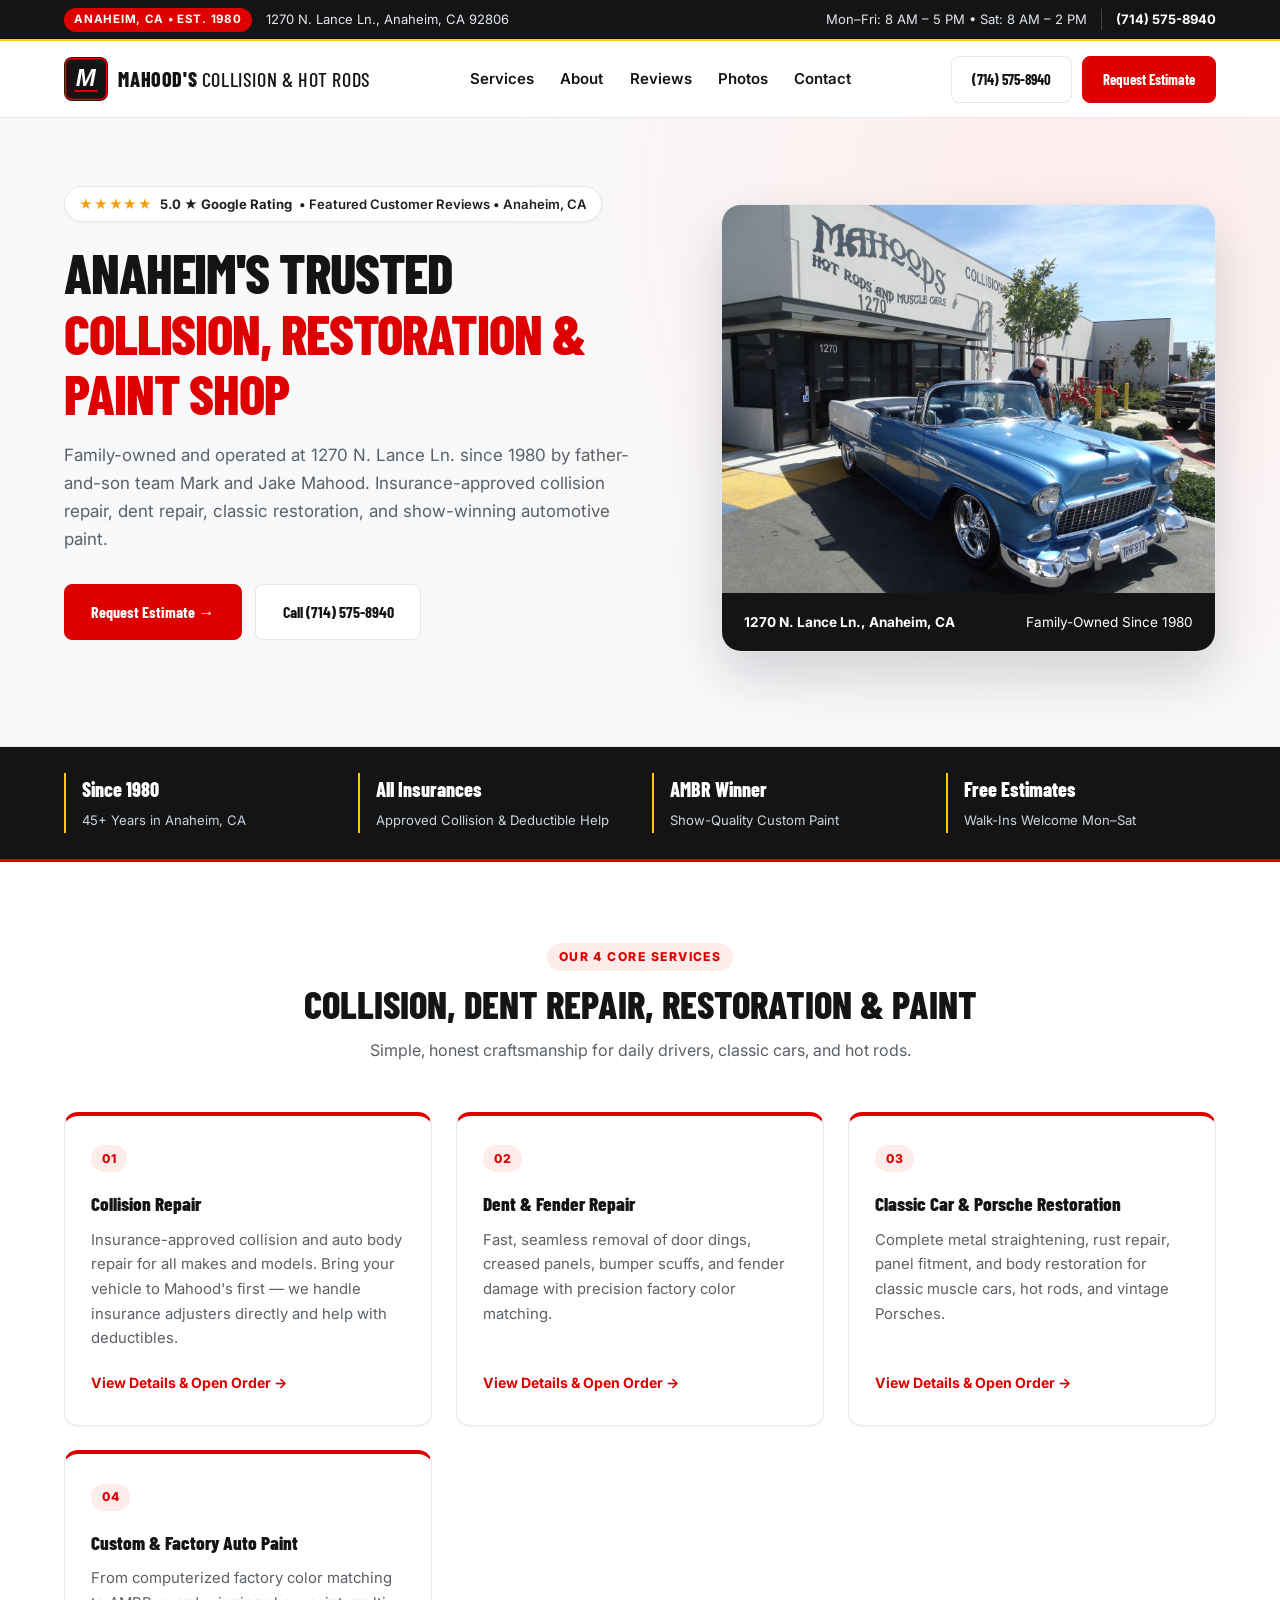
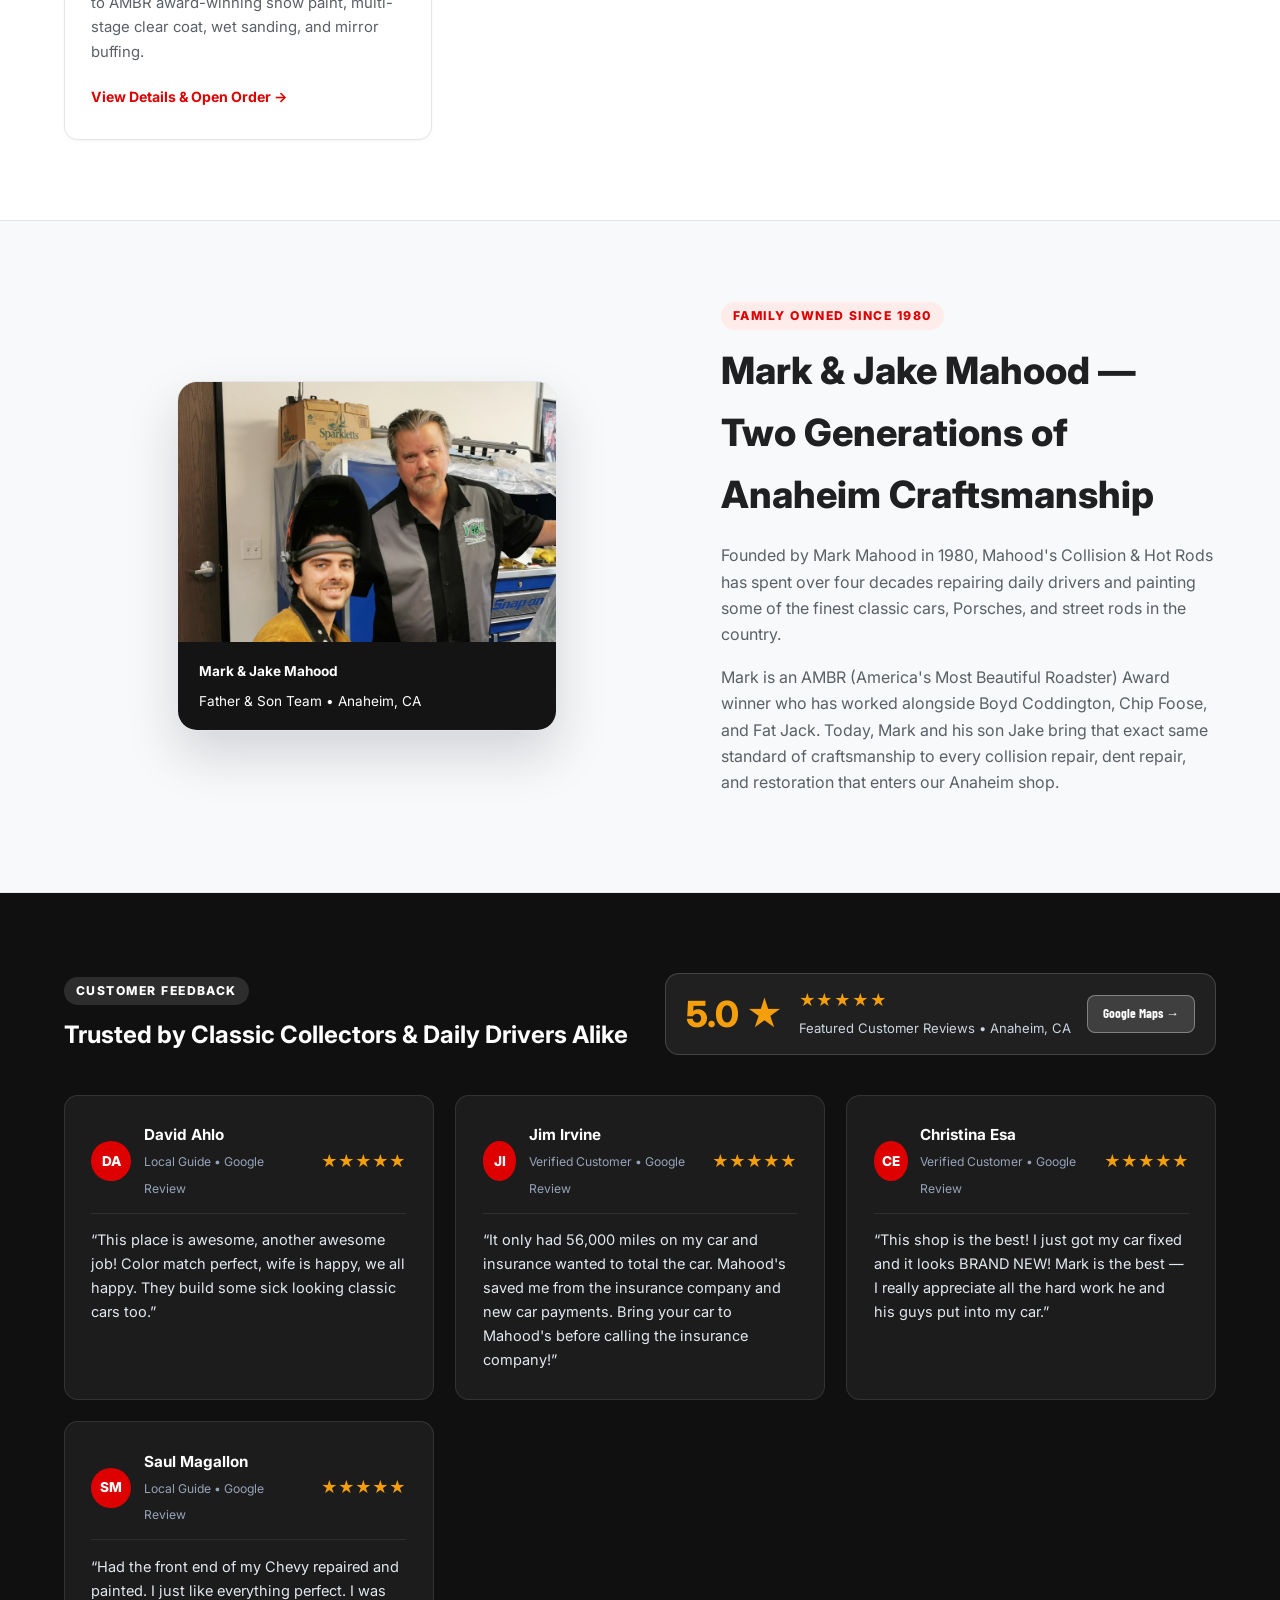
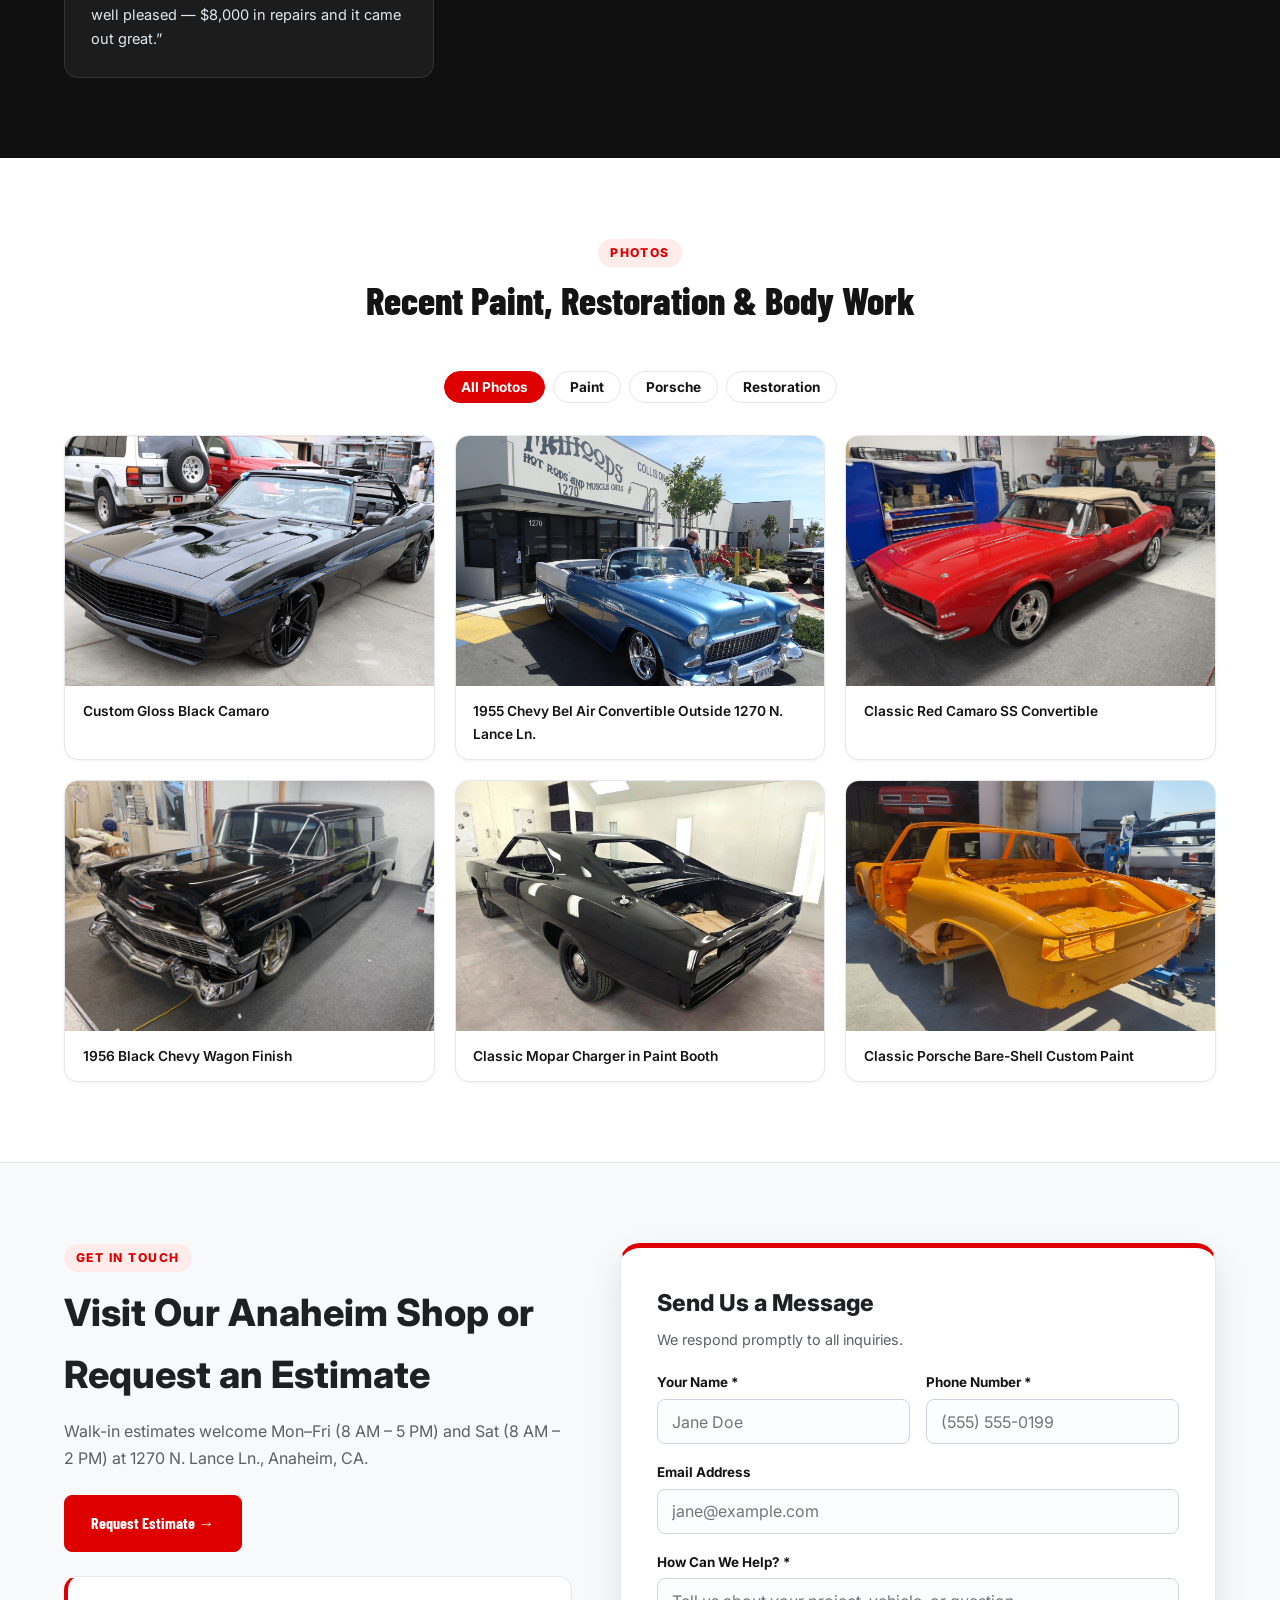
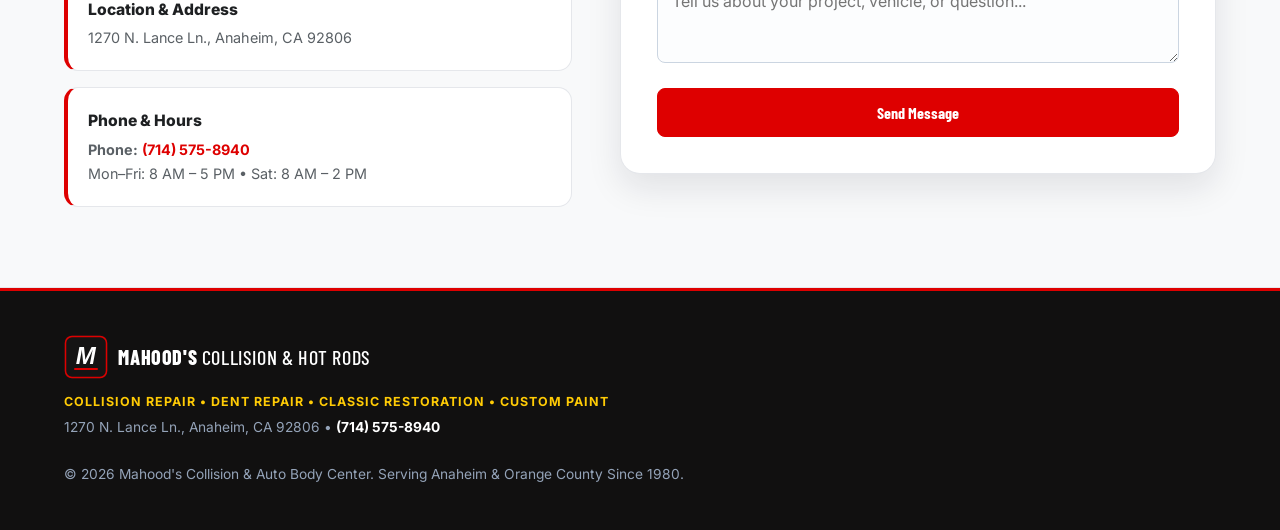
==== commit 2f38d9c9: "Simplify site: 4 core services, clean single-line header & SVG badge, remove cart and mismatched sli" ====
--- a/index.html
+++ b/index.html
@@ -3,8 +3,8 @@
 <head>
   <meta charset="UTF-8" />
   <meta name="viewport" content="width=device-width, initial-scale=1.0" />
-  <title>Mahood&#x27;s Hot Rods &amp; Collision Center | Anaheim, CA — Hot Rods, Classic Porsche Restoration &amp; Collision Center</title>
-  <meta name="description" content="Mahood&#x27;s Hot Rods &amp; Collision Center in Anaheim, CA (1270 N. Lance Ln.). Family-owned since 1980 by Mark &amp; Jake Mahood. AMBR award-winning hot rod paint, classic Porsche restoration, and insurance-approved collision repair." />
+  <title>Mahood&#x27;s Collision &amp; Hot Rods | Anaheim, CA — Collision Repair, Dent Repair, Classic Restoration &amp; Custom Paint</title>
+  <meta name="description" content="Mahood&#x27;s Collision &amp; Hot Rods in Anaheim, CA (1270 N. Lance Ln.). Family-owned since 1980. Insurance-approved collision repair, dent repair, classic car &amp; Porsche restoration, and custom paint." />
   <link rel="preconnect" href="https://fonts.googleapis.com" />
   <link rel="preconnect" href="https://fonts.gstatic.com" crossorigin />
   <link href="https://fonts.googleapis.com/css2?family=Barlow+Condensed:ital,wght@0,700;0,800;1,700&family=Inter:wght@400;500;600;700&display=swap" rel="stylesheet" />
@@ -16,10 +16,10 @@
     <div class="container utility-inner">
       <div class="utility-left">
         <span class="pill-badge">ANAHEIM, CA • EST. 1980</span>
-        <span class="utility-address">1270 N. Lance Ln., Anaheim, CA 92806 (Off Kraemer &amp; 91 Fwy)</span>
+        <span class="utility-address">1270 N. Lance Ln., Anaheim, CA 92806</span>
       </div>
       <div class="utility-right">
-        <span class="utility-hours">Mon–Fri: 8:00 AM – 5:00 PM • Sat: 8:00 AM – 2:00 PM</span>
+        <span class="utility-hours">Mon–Fri: 8 AM – 5 PM • Sat: 8 AM – 2 PM</span>
         <a href="tel:7145758940" class="utility-phone">(714) 575-8940</a>
       </div>
     </div>
@@ -28,15 +28,13 @@
   <!-- Sticky Header -->
   <header class="site-header" id="top">
     <div class="container header-inner">
-      <a href="index.html" class="brand-logo" aria-label="Mahood&#x27;s Hot Rods &amp; Collision Center Home">
-        <img src="images/logo-badge.jpg" alt="Mahood&#x27;s Hot Rods &amp; Collision Center Logo" class="brand-logo-img" />
-        <span class="brand-wordmark"><strong>MAHOOD'S</strong> HOT RODS &amp; COLLISION</span>
+      <a href="index.html" class="brand-logo" aria-label="Mahood&#x27;s Collision &amp; Hot Rods Home">
+        <img src="images/logo-mark.svg" alt="Mahood&#x27;s Collision &amp; Hot Rods Logo" class="brand-logo-img" />
+        <span class="brand-wordmark"><strong>MAHOOD'S</strong> COLLISION &amp; HOT RODS</span>
       </a>
 
       <nav class="main-nav" aria-label="Primary Navigation">
         <a href="#services">Services</a>
-        <a href="#before-after">Before & After</a>
-        <a href="#shop">MAHOOD&#x27;S MERCH &amp; ESTIMATE PACKAGES</a>
         <a href="#about">About</a>
         <a href="#reviews">Reviews</a>
         <a href="#gallery">Photos</a>
@@ -45,10 +43,6 @@
 
       <div class="header-actions">
         
-        <button type="button" class="cart-trigger-btn" id="cartTriggerBtn" aria-label="View Cart">
-          <span>Cart</span>
-          <span class="cart-count-badge" id="cartCountBadge">0</span>
-        </button>
         <a href="tel:7145758940" class="btn btn-ghost"><span>(714) 575-8940</span></a>
         <a href="open-order.html" class="btn btn-primary">Request Estimate</a>
         <button type="button" class="menu-toggle" id="menuToggle" aria-label="Toggle Menu" aria-expanded="false" aria-controls="mobileDrawer">
@@ -63,8 +57,6 @@
       <div class="container mobile-drawer-inner">
         <nav class="mobile-nav" aria-label="Mobile Navigation">
           <a href="#services" class="mobile-link">Services</a>
-          <a href="#before-after" class="mobile-link">Before & After</a>
-          <a href="#shop" class="mobile-link">MAHOOD&#x27;S MERCH &amp; ESTIMATE PACKAGES</a>
           <a href="#about" class="mobile-link">About</a>
           <a href="#reviews" class="mobile-link">Reviews</a>
           <a href="#gallery" class="mobile-link">Photos</a>
@@ -86,8 +78,8 @@
           <strong>5.0 ★ Google Rating</strong>
           <span>&bull; Featured Customer Reviews • Anaheim, CA</span>
         </div>
-        <h1>SHOW-WINNING HOT RODS, CLASSIC PORSCHES &amp; <span class="hero-highlight">COLLISION REPAIR</span></h1>
-        <p class="hero-lead">Family-owned and operated in Anaheim since 1980 by father-and-son team Mark and Jake Mahood. From AMBR-winning street rods and concourse Porsche restorations to insurance-approved daily driver collision repair.</p>
+        <h1>ANAHEIM&#x27;S TRUSTED <span class="hero-highlight">COLLISION, RESTORATION &amp; PAINT SHOP</span></h1>
+        <p class="hero-lead">Family-owned and operated at 1270 N. Lance Ln. since 1980 by father-and-son team Mark and Jake Mahood. Insurance-approved collision repair, dent repair, classic restoration, and show-winning automotive paint.</p>
         <div class="hero-cta-group">
           <a href="open-order.html" class="btn btn-primary btn-lg">Request Estimate &rarr;</a>
           <a href="tel:7145758940" class="btn btn-outline btn-lg">Call (714) 575-8940</a>
@@ -95,10 +87,10 @@
         
       </div>
       <div class="hero-visual-card">
-        <img src="images/blue-55-chevy.jpg" alt="Mahood&#x27;s Hot Rods &amp; Collision Center" />
+        <img src="images/blue-55-chevy.jpg" alt="Mahood&#x27;s Collision &amp; Hot Rods" />
         <div class="hero-card-caption">
           <strong>1270 N. Lance Ln., Anaheim, CA</strong>
-          <span>AMBR Award-Winning Custom Paint</span>
+          <span>Family-Owned Since 1980</span>
         </div>
       </div>
     </div>
@@ -107,18 +99,18 @@
   <section class="metrics-strip">
     <div class="container metrics-grid">
       <div class="metric-item"><strong>Since 1980</strong><span>45+ Years in Anaheim, CA</span></div>
-      <div class="metric-item"><strong>AMBR Winner</strong><span>America&#x27;s Most Beautiful Roadster Paint</span></div>
-      <div class="metric-item"><strong>All Insurances</strong><span>Approved Collision &amp; Deductible Assistance</span></div>
-      <div class="metric-item"><strong>Porsche &amp; Classics</strong><span>Bare-Metal Restoration &amp; Color Matching</span></div>
+      <div class="metric-item"><strong>All Insurances</strong><span>Approved Collision &amp; Deductible Help</span></div>
+      <div class="metric-item"><strong>AMBR Winner</strong><span>Show-Quality Custom Paint</span></div>
+      <div class="metric-item"><strong>Free Estimates</strong><span>Walk-Ins Welcome Mon–Sat</span></div>
     </div>
   </section>
   <!-- Services Section -->
   <section id="services" class="section">
     <div class="container">
       <div class="section-heading">
-        <span class="eyebrow">CRAFTSMANSHIP &amp; CAPABILITIES</span>
-        <h2>CUSTOM PAINT, RESTORATION &amp; COLLISION SERVICES</h2>
-        <p>Click any specialty below to view what you need for an estimate or book a shop consultation online.</p>
+        <span class="eyebrow">OUR 4 CORE SERVICES</span>
+        <h2>COLLISION, DENT REPAIR, RESTORATION &amp; PAINT</h2>
+        <p>Simple, honest craftsmanship for daily drivers, classic cars, and hot rods.</p>
       </div>
       <div class="services-grid">
         <article class="service-card">
@@ -126,10 +118,10 @@
             <span class="service-num-badge">01</span>
             
           </div>
-          <h3><a href="hot-rods-custom-paint.html">Hot Rods, Muscle Cars &amp; Show Paint</a></h3>
-          <p>Show-stopping custom paint, metal straightening, gap alignment, and color-sanding by AMBR winner Mark Mahood — trusted by legends like Boyd Coddington, Chip Foose, and Fat Jack.</p>
+          <h3><a href="collision-repair.html">Collision Repair</a></h3>
+          <p>Insurance-approved collision and auto body repair for all makes and models. Bring your vehicle to Mahood&#x27;s first — we handle insurance adjusters directly and help with deductibles.</p>
           <div class="service-card-actions">
-            <a href="hot-rods-custom-paint.html" class="service-link">View Details & Open Order &rarr;</a>
+            <a href="collision-repair.html" class="service-link">View Details & Open Order &rarr;</a>
           </div>
         </article>
         <article class="service-card">
@@ -137,10 +129,10 @@
             <span class="service-num-badge">02</span>
             
           </div>
-          <h3><a href="classic-porsche-restoration.html">Classic Porsche Restoration &amp; Paint</a></h3>
-          <p>Expert bare-metal bodywork, rust repair, panel fitment, and factory-correct Glasurit/PPG color matching for vintage Porsche 356, 911, 912, and 914 models.</p>
+          <h3><a href="dent-repair.html">Dent &amp; Fender Repair</a></h3>
+          <p>Fast, seamless removal of door dings, creased panels, bumper scuffs, and fender damage with precision factory color matching.</p>
           <div class="service-card-actions">
-            <a href="classic-porsche-restoration.html" class="service-link">View Details & Open Order &rarr;</a>
+            <a href="dent-repair.html" class="service-link">View Details & Open Order &rarr;</a>
           </div>
         </article>
         <article class="service-card">
@@ -148,10 +140,10 @@
             <span class="service-num-badge">03</span>
             
           </div>
-          <h3><a href="collision-auto-body.html">Insurance-Approved Collision &amp; Auto Body</a></h3>
-          <p>Complete collision repair for all daily-driver makes and models. Bring your vehicle to Mahood&#x27;s before calling insurance — we negotiate directly with adjusters and offer deductible assistance.</p>
+          <h3><a href="classic-restoration.html">Classic Car &amp; Porsche Restoration</a></h3>
+          <p>Complete metal straightening, rust repair, panel fitment, and body restoration for classic muscle cars, hot rods, and vintage Porsches.</p>
           <div class="service-card-actions">
-            <a href="collision-auto-body.html" class="service-link">View Details & Open Order &rarr;</a>
+            <a href="classic-restoration.html" class="service-link">View Details & Open Order &rarr;</a>
           </div>
         </article>
         <article class="service-card">
@@ -159,107 +151,17 @@
             <span class="service-num-badge">04</span>
             
           </div>
-          <h3><a href="open-order.html?type=color-match-dent-repair">Precision Color Matching &amp; Dent Repair</a></h3>
-          <p>Computerized and hand-tinted color matching, bumper and fender restoration, clear-coat renewal, and multi-stage wet sanding &amp; buffing.</p>
+          <h3><a href="custom-paint.html">Custom &amp; Factory Auto Paint</a></h3>
+          <p>From computerized factory color matching to AMBR award-winning show paint, multi-stage clear coat, wet sanding, and mirror buffing.</p>
           <div class="service-card-actions">
-            <a href="open-order.html?type=color-match-dent-repair" class="service-link">Open Order &rarr;</a>
-          </div>
-        </article>
-      </div>
-    </div>
-  </section>
-  <!-- Interactive Before & After Sliders -->
-  <section id="before-after" class="section section-alt">
-    <div class="container">
-      <div class="section-heading">
-        <span class="eyebrow">Real Transformations</span>
-        <h2>Before &amp; After Results</h2>
-        <p>Drag the slider on any photo below to compare before and after our work.</p>
-      </div>
-      <div class="ba-grid">
-        <div class="ba-card">
-          <div class="ba-viewport">
-            <img src="images/porsche-orange-booth.jpg" alt="After: Classic Porsche Bare-Shell Prep to Booth Finish" class="ba-img" />
-            <div class="ba-before-layer">
-              <img src="images/porsche-prep-before.jpg" alt="Before: Classic Porsche Bare-Shell Prep to Booth Finish" class="ba-img" />
-            </div>
-            <span class="ba-tag ba-tag-before">Block Sanding &amp; Masking (Prep)</span>
-            <span class="ba-tag ba-tag-after">High-Gloss Booth Finish (Painted)</span>
-            <div class="ba-divider"><div class="ba-handle">&harr;</div></div>
-            <input type="range" min="0" max="100" value="50" class="ba-range-input" aria-label="Compare before and after for Classic Porsche Bare-Shell Prep to Booth Finish" />
-          </div>
-          <div class="ba-caption">
-            <h3>Classic Porsche Bare-Shell Prep to Booth Finish</h3>
-            <p>Drag the slider to compare in-shop block sanding &amp; masking against the deep gloss booth paint finish.</p>
-          </div>
-        </div>
-        <div class="ba-card">
-          <div class="ba-viewport">
-            <img src="images/red-camaro-convertible.jpg" alt="After: Classic Cabriolet Metalwork to Show-Ready Muscle" class="ba-img" />
-            <div class="ba-before-layer">
-              <img src="images/black-56-wagon.jpg" alt="Before: Classic Cabriolet Metalwork to Show-Ready Muscle" class="ba-img" />
-            </div>
-            <span class="ba-tag ba-tag-before">Primer &amp; Panel Blocking (In Progress)</span>
-            <span class="ba-tag ba-tag-after">Mirror Show Paint (Completed)</span>
-            <div class="ba-divider"><div class="ba-handle">&harr;</div></div>
-            <input type="range" min="0" max="100" value="50" class="ba-range-input" aria-label="Compare before and after for Classic Cabriolet Metalwork to Show-Ready Muscle" />
-          </div>
-          <div class="ba-caption">
-            <h3>Classic Cabriolet Metalwork to Show-Ready Muscle</h3>
-            <p>From hand-blocked primer and panel alignment in our Anaheim bays to a mirror-polished show finish.</p>
-          </div>
-        </div>
-      </div>
-    </div>
-  </section>
-  <!-- Products / Packages Storefront -->
-  <section id="shop" class="section">
-    <div class="container">
-      <div class="section-heading">
-        <span class="eyebrow">SHOP &amp; ESTIMATES</span>
-        <h2>MAHOOD&#x27;S MERCH &amp; ESTIMATE PACKAGES</h2>
-        <p>Order official Mahood&#x27;s Hot Rods apparel or book a priority restoration consultation.</p>
-      </div>
-      <div class="products-grid">
-        <article class="product-card">
-          <div class="product-img-wrap"><img src="images/logo-skull.jpg" alt="Official Mahood&#x27;s Skull &amp; Clover Logo T-Shirt" loading="lazy" /><span class="product-badge">Shop Merch</span></div>
-          <div class="product-body">
-            <div class="product-top">
-              <h3>Official Mahood&#x27;s Skull &amp; Clover Logo T-Shirt</h3>
-              <span class="product-price">$30.00</span>
-            </div>
-            <p class="product-desc">Heavyweight black shop tee featuring the iconic Mahood&#x27;s Hot Rods &amp; Muscle Cars skull and four-leaf clover graphic.</p>
-            <ul class="product-features"><li>100% Preshrunk Cotton</li>
-<li>Front &amp; Back Screenprint</li>
-<li>Available in S, M, L, XL, 2XL</li></ul>
-            <div class="product-actions">
-              <button type="button" class="btn btn-primary btn-block add-to-cart-btn" data-id="mahoods-shirt" data-name="Official Mahood&#x27;s Skull &amp; Clover Logo T-Shirt" data-price="30.0" data-checkout-url="">
-                Order Shirt ($30)
-              </button>
-            </div>
-          </div>
-        </article>
-        <article class="product-card">
-          <div class="product-img-wrap"><img src="images/black-camaro.jpg" alt="In-Shop Hot Rod / Classic Restoration Evaluation" loading="lazy" /><span class="product-badge">Free Estimate</span></div>
-          <div class="product-body">
-            <div class="product-top">
-              <h3>In-Shop Hot Rod / Classic Restoration Evaluation</h3>
-              <span class="product-price">$0.00</span>
-            </div>
-            <p class="product-desc">Bring your classic car, Porsche, or collision vehicle to 1270 N. Lance Ln. for a comprehensive paint &amp; body evaluation with Mark &amp; Jake Mahood.</p>
-            <ul class="product-features"><li>Detailed Paint &amp; Bodywork Breakdown</li>
-<li>Insurance Deductible Assistance Review</li>
-<li>Towing &amp; Enterprise Rental Coordination</li></ul>
-            <div class="product-actions">
-              <button type="button" class="btn btn-primary btn-block add-to-cart-btn" data-id="paint-consult" data-name="In-Shop Hot Rod / Classic Restoration Evaluation" data-price="0.0" data-checkout-url="">
-                Reserve Free Evaluation ($0)
-              </button>
-            </div>
-          </div>
-        </article>
-      </div>
-    </div>
-  </section>
+            <a href="custom-paint.html" class="service-link">View Details & Open Order &rarr;</a>
+          </div>
+        </article>
+      </div>
+    </div>
+  </section>
+
+
   <!-- About Section -->
   <section id="about" class="section section-alt">
     <div class="container hero-grid">
@@ -272,8 +174,8 @@
       <div>
         <span class="eyebrow">FAMILY OWNED SINCE 1980</span>
         <h2 style="font-size:clamp(1.75rem,3vw,2.35rem);font-weight:800;margin-bottom:1rem;">Mark &amp; Jake Mahood — Two Generations of Anaheim Craftsmanship</h2>
-        <p style='margin-bottom:1rem;color:var(--brand-muted);'>Founded by Mark Mahood in 1980 right out of school, Mahood&#x27;s Collision &amp; Hot Rods has spent more than four decades painting some of the finest street rods, classic Porsches, and muscle cars in the United States.</p>
-        <p style='margin-bottom:1rem;color:var(--brand-muted);'>Mark has painted hundreds of show winners — earning the prestigious AMBR (America&#x27;s Most Beautiful Roadster) Award and collaborating with icons including Boyd Coddington, Chip Foose, and Fat Jack. Today, Mark and his son Jake bring that exact same show-car eye for detail to every classic restoration and everyday collision repair that rolls into our Anaheim shop.</p>
+        <p style='margin-bottom:1rem;color:var(--brand-muted);'>Founded by Mark Mahood in 1980, Mahood&#x27;s Collision &amp; Hot Rods has spent over four decades repairing daily drivers and painting some of the finest classic cars, Porsches, and street rods in the country.</p>
+        <p style='margin-bottom:1rem;color:var(--brand-muted);'>Mark is an AMBR (America&#x27;s Most Beautiful Roadster) Award winner who has worked alongside Boyd Coddington, Chip Foose, and Fat Jack. Today, Mark and his son Jake bring that exact same standard of craftsmanship to every collision repair, dent repair, and restoration that enters our Anaheim shop.</p>
       </div>
     </div>
   </section>
@@ -326,7 +228,7 @@
             </div>
             <div class="review-stars">&#9733;&#9733;&#9733;&#9733;&#9733;</div>
           </div>
-          <p class="review-text">“This shop is the best! I just got my car fixed and it looks BRAND NEW! Mark is the best — I really appreciate all the hard work he and his guys put into my car. I recommend everyone to go to this bodyshop!”</p>
+          <p class="review-text">“This shop is the best! I just got my car fixed and it looks BRAND NEW! Mark is the best — I really appreciate all the hard work he and his guys put into my car.”</p>
         </article>
         <article class="review-card">
           <div class="review-meta">
@@ -347,45 +249,33 @@
     <div class="container">
       <div class="section-heading">
         <span class="eyebrow">Photos</span>
-        <h2>Inside Our Anaheim Paint Booths &amp; Build Bays</h2>
-      </div>
-      <div class="gallery-filters"><button type="button" class="filter-pill-btn active" data-filter="all">All Photos</button><button type="button" class="filter-pill-btn" data-filter="hot-rods">Hot-Rods</button><button type="button" class="filter-pill-btn" data-filter="paint-booth">Paint-Booth</button><button type="button" class="filter-pill-btn" data-filter="porsche">Porsche</button><button type="button" class="filter-pill-btn" data-filter="shop">Shop</button></div>
+        <h2>Recent Paint, Restoration &amp; Body Work</h2>
+      </div>
+      <div class="gallery-filters"><button type="button" class="filter-pill-btn active" data-filter="all">All Photos</button><button type="button" class="filter-pill-btn" data-filter="paint">Paint</button><button type="button" class="filter-pill-btn" data-filter="porsche">Porsche</button><button type="button" class="filter-pill-btn" data-filter="restoration">Restoration</button></div>
       <div class="gallery-grid">
-        <figure class="gallery-card" data-category="hot-rods">
-          <img src="images/black-camaro.jpg" alt="Custom Gloss Black Pro-Touring Camaro" loading="lazy" />
-          <figcaption>Custom Gloss Black Pro-Touring Camaro</figcaption>
-        </figure>
-        <figure class="gallery-card" data-category="hot-rods">
-          <img src="images/blue-55-chevy.jpg" alt="Restored 1955 Chevy Bel Air Convertible Outside 1270 N. Lance Ln." loading="lazy" />
-          <figcaption>Restored 1955 Chevy Bel Air Convertible Outside 1270 N. Lance Ln.</figcaption>
-        </figure>
-        <figure class="gallery-card" data-category="hot-rods">
-          <img src="images/red-corvette.jpg" alt="Show-Painted 1956 Black Chevy Wagon in Shop" loading="lazy" />
-          <figcaption>Show-Painted 1956 Black Chevy Wagon in Shop</figcaption>
-        </figure>
-        <figure class="gallery-card" data-category="hot-rods">
-          <img src="images/red-camaro-convertible.jpg" alt="Classic Red Camaro SS Convertible Restoration" loading="lazy" />
-          <figcaption>Classic Red Camaro SS Convertible Restoration</figcaption>
-        </figure>
-        <figure class="gallery-card" data-category="paint-booth">
-          <img src="images/mopar-charger-booth.jpg" alt="Classic Mopar Dodge Charger Freshly Painted in Booth" loading="lazy" />
-          <figcaption>Classic Mopar Dodge Charger Freshly Painted in Booth</figcaption>
+        <figure class="gallery-card" data-category="restoration">
+          <img src="images/black-camaro.jpg" alt="Custom Gloss Black Camaro" loading="lazy" />
+          <figcaption>Custom Gloss Black Camaro</figcaption>
+        </figure>
+        <figure class="gallery-card" data-category="restoration">
+          <img src="images/blue-55-chevy.jpg" alt="1955 Chevy Bel Air Convertible Outside 1270 N. Lance Ln." loading="lazy" />
+          <figcaption>1955 Chevy Bel Air Convertible Outside 1270 N. Lance Ln.</figcaption>
+        </figure>
+        <figure class="gallery-card" data-category="restoration">
+          <img src="images/red-camaro-convertible.jpg" alt="Classic Red Camaro SS Convertible" loading="lazy" />
+          <figcaption>Classic Red Camaro SS Convertible</figcaption>
+        </figure>
+        <figure class="gallery-card" data-category="paint">
+          <img src="images/red-corvette.jpg" alt="1956 Black Chevy Wagon Finish" loading="lazy" />
+          <figcaption>1956 Black Chevy Wagon Finish</figcaption>
+        </figure>
+        <figure class="gallery-card" data-category="paint">
+          <img src="images/mopar-charger-booth.jpg" alt="Classic Mopar Charger in Paint Booth" loading="lazy" />
+          <figcaption>Classic Mopar Charger in Paint Booth</figcaption>
         </figure>
         <figure class="gallery-card" data-category="porsche">
-          <img src="images/porsche-finished.jpg" alt="Classic Porsche 914 Bare-Shell Custom Paint" loading="lazy" />
-          <figcaption>Classic Porsche 914 Bare-Shell Custom Paint</figcaption>
-        </figure>
-        <figure class="gallery-card" data-category="porsche">
-          <img src="images/porsche-orange-booth.jpg" alt="Classic Porsche Signal Orange Booth Finish" loading="lazy" />
-          <figcaption>Classic Porsche Signal Orange Booth Finish</figcaption>
-        </figure>
-        <figure class="gallery-card" data-category="porsche">
-          <img src="images/porsche-prep-before.jpg" alt="Vintage Porsche 911 Paint Prep in Anaheim Shop" loading="lazy" />
-          <figcaption>Vintage Porsche 911 Paint Prep in Anaheim Shop</figcaption>
-        </figure>
-        <figure class="gallery-card" data-category="shop">
-          <img src="images/sign-banner.jpg" alt="Mahood&#x27;s Hot Rods &amp; Collision Facility — 1270 N. Lance Ln., Anaheim" loading="lazy" />
-          <figcaption>Mahood&#x27;s Hot Rods &amp; Collision Facility — 1270 N. Lance Ln., Anaheim</figcaption>
+          <img src="images/porsche-finished.jpg" alt="Classic Porsche Bare-Shell Custom Paint" loading="lazy" />
+          <figcaption>Classic Porsche Bare-Shell Custom Paint</figcaption>
         </figure>
       </div>
     </div>
@@ -401,17 +291,17 @@
       <div>
         <span class="eyebrow">Get in Touch</span>
         <h2 style="font-size:clamp(1.75rem,3vw,2.35rem);font-weight:800;margin-bottom:0.75rem;">Visit Our Anaheim Shop or Request an Estimate</h2>
-        <p style="color:var(--brand-muted);margin-bottom:1.5rem;">Walk-in estimates welcome Monday–Friday (8 AM – 5 PM) and Saturday (8 AM – 2 PM), or send us your project details online.</p>
+        <p style="color:var(--brand-muted);margin-bottom:1.5rem;">Walk-in estimates welcome Mon–Fri (8 AM – 5 PM) and Sat (8 AM – 2 PM) at 1270 N. Lance Ln., Anaheim, CA.</p>
         <div style="margin-bottom:1.5rem;"><a href="open-order.html" class="btn btn-primary btn-lg">Request Estimate &rarr;</a></div>
         <div class="contact-cards">
           <div class="contact-card">
             <h3>Location & Address</h3>
-            <p>1270 N. Lance Ln., Anaheim, CA 92806 (Off Kraemer &amp; 91 Fwy)</p>
+            <p>1270 N. Lance Ln., Anaheim, CA 92806</p>
           </div>
           <div class="contact-card">
             <h3>Phone &amp; Hours</h3>
             <p><strong>Phone:</strong> <a href="tel:7145758940" style="color:var(--brand-primary);font-weight:700;">(714) 575-8940</a></p>
-            <p>Mon–Fri: 8:00 AM – 5:00 PM • Sat: 8:00 AM – 2:00 PM</p>
+            <p>Mon–Fri: 8 AM – 5 PM • Sat: 8 AM – 2 PM</p>
           </div>
         </div>
       </div>
@@ -444,54 +334,20 @@
       </div>
     </div>
   </section>
-  <!-- Slide-Over Checkout Cart Drawer -->
-  <div class="cart-backdrop" id="cartBackdrop" hidden></div>
-  <aside class="cart-drawer" id="cartDrawer" aria-label="Shopping Cart" hidden>
-    <div class="cart-header">
-      <h3>Your Order Summary</h3>
-      <button type="button" class="cart-close-btn" id="cartCloseBtn" aria-label="Close Cart">&times;</button>
-    </div>
-    <div class="cart-body">
-      <div id="cartItemsList"></div>
-      <div class="cart-total-bar">
-        <span>Total</span>
-        <span id="cartTotalValue">$0.00</span>
-      </div>
-      <form id="cartCheckoutForm" style="margin-top:1.25rem;">
-        <div class="form-group">
-          <label for="cart_name">Your Full Name *</label>
-          <input type="text" id="cart_name" name="Customer_Name" required placeholder="Jane Doe" />
-        </div>
-        <div class="form-group">
-          <label for="cart_email">Your Email *</label>
-          <input type="email" id="cart_email" name="Customer_Email" required placeholder="jane@example.com" />
-        </div>
-        <div class="form-group">
-          <label for="cart_phone">Your Phone *</label>
-          <input type="tel" id="cart_phone" name="Customer_Phone" required placeholder="(555) 555-0199" />
-        </div>
-        <div class="form-group">
-          <label for="cart_notes">Delivery / Service Address or Notes</label>
-          <textarea id="cart_notes" name="Order_Notes" rows="2" placeholder="Address, preferred date, or questions..."></textarea>
-        </div>
-        <button type="submit" class="btn btn-primary btn-block btn-lg">Place Order Now</button>
-        <div id="cartCheckoutStatus" class="form-status" hidden></div>
-      </form>
-    </div>
-  </aside>
+
   <!-- Footer -->
   <footer class="site-footer">
     <div class="container footer-inner">
       <div>
         <a href="index.html" class="brand-logo brand-logo-footer">
-          <img src="images/logo-badge.jpg" alt="Mahood&#x27;s Hot Rods &amp; Collision Center Logo" class="brand-logo-img" />
-          <span class="brand-wordmark"><strong>MAHOOD'S</strong> HOT RODS &amp; COLLISION</span>
+          <img src="images/logo-mark.svg" alt="Mahood&#x27;s Collision &amp; Hot Rods Logo" class="brand-logo-img" />
+          <span class="brand-wordmark"><strong>MAHOOD'S</strong> COLLISION &amp; HOT RODS</span>
         </a>
-        <p style="margin-top:0.4rem;color:var(--brand-accent);font-weight:700;font-size:0.78rem;letter-spacing:0.08em;text-transform:uppercase;">HOT ROD, CLASSIC PORSCHE &amp; COLLISION PAINT SPECIALISTS SINCE 1980</p>
-        <p style="margin-top:0.25rem;">1270 N. Lance Ln., Anaheim, CA 92806 (Off Kraemer &amp; 91 Fwy) &bull; <a href="tel:7145758940" style="color:#fff;font-weight:700;">(714) 575-8940</a></p>
-      </div>
-      <div>
-        <p>© 2026 Mahood&#x27;s Collision &amp; Auto Body Center / Mahood&#x27;s Hot Rods. Serving Anaheim &amp; Orange County Since 1980.</p>
+        <p style="margin-top:0.4rem;color:var(--brand-accent);font-weight:700;font-size:0.78rem;letter-spacing:0.08em;text-transform:uppercase;">COLLISION REPAIR • DENT REPAIR • CLASSIC RESTORATION • CUSTOM PAINT</p>
+        <p style="margin-top:0.25rem;">1270 N. Lance Ln., Anaheim, CA 92806 &bull; <a href="tel:7145758940" style="color:#fff;font-weight:700;">(714) 575-8940</a></p>
+      </div>
+      <div>
+        <p>© 2026 Mahood&#x27;s Collision &amp; Auto Body Center. Serving Anaheim &amp; Orange County Since 1980.</p>
       </div>
     </div>
   </footer>
@@ -503,7 +359,7 @@
   </div>
 
   <script>
-    window.SITE_CONFIG = {"businessName": "Mahood's Hot Rods & Collision Center", "recipientEmail": "Mark@mahoods.com", "phone": "(714) 575-8940", "orderSchemas": {"hot-rods-custom-paint": {"code": "01", "title": "Hot Rods, Muscle Cars & Show Paint", "helper": "Show-stopping custom paint, metal straightening, gap alignment, and color-sanding by AMBR winner Mark Mahood \u2014 trusted by legends like Boyd Coddington, Chip Foose, and Fat Jack.", "fields": [{"name": "Vehicle_Year_Make_Model", "label": "Hot Rod / Classic Vehicle (Year, Make, Model)", "required": true, "placeholder": "e.g. 1955 Chevy Bel Air / 1968 Dodge Charger"}, {"name": "Current_Body_Condition", "label": "Current Body & Paint Condition", "type": "select", "options": ["Running & Painted \u2014 Needs Full Repaint", "In Primer / Bodywork Partially Done", "Bare Metal Shell on Rotisserie/Roller", "Needs Rust Repair & Panel Replacement"]}, {"name": "Paint_Goal", "label": "Target Finish & Color Vision", "required": true, "placeholder": "e.g. Show-quality black mirror finish, custom candy, or factory color"}, {"name": "Target_Consultation_Date", "label": "Preferred Shop Inspection Date", "type": "date"}]}, "classic-porsche-restoration": {"code": "02", "title": "Classic Porsche Restoration & Paint", "helper": "Expert bare-metal bodywork, rust repair, panel fitment, and factory-correct Glasurit/PPG color matching for vintage Porsche 356, 911, 912, and 914 models.", "fields": [{"name": "Porsche_Year_and_Model", "label": "Porsche Year & Model", "required": true, "placeholder": "e.g. 1971 Porsche 911E / 1974 Porsche 914"}, {"name": "Restoration_Scope", "label": "Restoration Scope", "type": "select", "options": ["Complete Bare-Metal Shell Paint & Body", "Rust Repair & Pan/Fender Restoration", "Factory Color Repaint / Refresh", "Collision / Panel Damage Repair"]}, {"name": "Factory_Color_Code", "label": "Original / Desired Porsche Color", "placeholder": "e.g. Signal Orange, Bahama Yellow, Guards Red"}, {"name": "Target_Consultation_Date", "label": "Preferred Drop-Off / Estimate Date", "type": "date"}]}, "collision-auto-body": {"code": "03", "title": "Insurance-Approved Collision & Auto Body", "helper": "Complete collision repair for all daily-driver makes and models. Bring your vehicle to Mahood's before calling insurance \u2014 we negotiate directly with adjusters and offer deductible assistance.", "fields": [{"name": "Vehicle_Year_Make_Model", "label": "Vehicle (Year, Make, Model)", "required": true, "placeholder": "e.g. 2023 Toyota 4Runner / 2022 Chevy Silverado"}, {"name": "Pay_or_Insurance", "label": "Insurance Claim or Out-of-Pocket?", "type": "select", "options": ["Need Estimate First (Before Calling Insurance)", "Active Insurance Claim Filed", "Out-of-Pocket / Direct Pay", "Need Towing + Rental Car Assistance"]}, {"name": "Insurance_Carrier", "label": "Insurance Company (if applicable)", "placeholder": "e.g. AAA, State Farm, Farmers, Geico"}, {"name": "Damage_Description", "label": "Damaged Areas", "required": true, "placeholder": "e.g. Front bumper, hood, and driver fender"}]}, "color-match-dent-repair": {"code": "04", "title": "Precision Color Matching & Dent Repair", "helper": "Computerized and hand-tinted color matching, bumper and fender restoration, clear-coat renewal, and multi-stage wet sanding & buffing.", "fields": [{"name": "Property_or_Service_Location", "label": "Address / Location", "required": true, "placeholder": "Street, City, ZIP"}, {"name": "Preferred_Date", "label": "Target Date", "type": "date", "required": false}, {"name": "Project_or_Order_Details", "label": "Details / Scope", "required": true, "placeholder": "Describe what you need..."}]}}};
+    window.SITE_CONFIG = {"businessName": "Mahood's Collision & Hot Rods", "recipientEmail": "Mark@mahoods.com", "phone": "(714) 575-8940", "orderSchemas": {"collision-repair": {"code": "01", "title": "Collision Repair", "helper": "Insurance-approved collision and auto body repair for all makes and models. Bring your vehicle to Mahood's first \u2014 we handle insurance adjusters directly and help with deductibles.", "fields": [{"name": "Vehicle_Year_Make_Model", "label": "Vehicle (Year, Make, Model)", "required": true, "placeholder": "e.g. 2023 Toyota 4Runner / 2022 Honda Civic"}, {"name": "Payment_Type", "label": "Insurance or Out-of-Pocket?", "type": "select", "options": ["Need Estimate First (Before Calling Insurance)", "Active Insurance Claim", "Out-of-Pocket / Direct Pay"]}, {"name": "Damaged_Areas", "label": "What Needs Repair?", "required": true, "placeholder": "e.g. Front bumper, fender, or rear quarter panel"}]}, "dent-repair": {"code": "02", "title": "Dent & Fender Repair", "helper": "Fast, seamless removal of door dings, creased panels, bumper scuffs, and fender damage with precision factory color matching.", "fields": [{"name": "Vehicle_Year_Make_Model", "label": "Vehicle (Year, Make, Model)", "required": true, "placeholder": "e.g. 2022 Chevy Silverado / BMW 330i"}, {"name": "Dent_Location", "label": "Panel Location & Damage Details", "required": true, "placeholder": "e.g. Driver door crease / rear bumper scrape"}, {"name": "Preferred_Date", "label": "Preferred Estimate Date", "type": "date"}]}, "classic-restoration": {"code": "03", "title": "Classic Car & Porsche Restoration", "helper": "Complete metal straightening, rust repair, panel fitment, and body restoration for classic muscle cars, hot rods, and vintage Porsches.", "fields": [{"name": "Classic_Vehicle", "label": "Classic Vehicle (Year, Make, Model)", "required": true, "placeholder": "e.g. 1955 Chevy Bel Air / 1973 Porsche 911"}, {"name": "Current_Condition", "label": "Current Body Condition", "type": "select", "options": ["Complete Running Car", "Partially Stripped / In Primer", "Bare Metal Shell", "Needs Rust & Panel Fabrication"]}, {"name": "Restoration_Goals", "label": "Project Goals", "required": true, "placeholder": "Tell us what bodywork or restoration your classic needs..."}]}, "custom-paint": {"code": "04", "title": "Custom & Factory Auto Paint", "helper": "From computerized factory color matching to AMBR award-winning show paint, multi-stage clear coat, wet sanding, and mirror buffing.", "fields": [{"name": "Vehicle_Year_Make_Model", "label": "Vehicle (Year, Make, Model)", "required": true, "placeholder": "e.g. 1968 Dodge Charger / 1969 Camaro"}, {"name": "Paint_Scope", "label": "Paint Scope", "type": "select", "options": ["Full Exterior Repaint", "Show-Car Custom Paint & Color Sanding", "Single Panel / Bumper Factory Color Match"]}, {"name": "Desired_Color", "label": "Desired Color / Finish", "required": true, "placeholder": "e.g. Gloss Black, Signal Orange, or Factory Match"}]}}};
   </script>
   <script src="site-widgets.js"></script>
 </body>
--- a/styles.css
+++ b/styles.css
@@ -98,8 +98,10 @@
   display: flex;
   justify-content: space-between;
   align-items: center;
-  flex-wrap: wrap;
-  gap: 0.5rem 1rem;
+  flex-wrap: nowrap;
+  white-space: nowrap;
+  overflow: hidden;
+  gap: 1rem;
 }
 
 .utility-left, .utility-right {
@@ -147,21 +149,25 @@
   display: flex;
   align-items: center;
   justify-content: space-between;
-  height: 80px;
+  height: 76px;
   gap: 1.25rem;
+  flex-wrap: nowrap;
 }
 
 .brand-logo {
   display: inline-flex;
   align-items: center;
-  gap: 0.75rem;
+  gap: 0.65rem;
   flex-shrink: 0;
+  white-space: nowrap;
 }
 
 .brand-logo-img {
-  height: 50px;
+  height: 44px;
   width: auto;
+  border-radius: 6px;
   object-fit: contain;
+  flex-shrink: 0;
 }
 
 .brand-wordmark {
@@ -170,7 +176,8 @@
   font-weight: 500;
   letter-spacing: 0.03em;
   color: var(--brand-dark);
-  line-height: 1.1;
+  line-height: 1;
+  white-space: nowrap;
 }
 
 .brand-wordmark strong {
@@ -180,7 +187,9 @@
 .main-nav {
   display: flex;
   align-items: center;
-  gap: 1.85rem;
+  gap: 1.65rem;
+  flex-wrap: nowrap;
+  white-space: nowrap;
 }
 
 .main-nav a {
